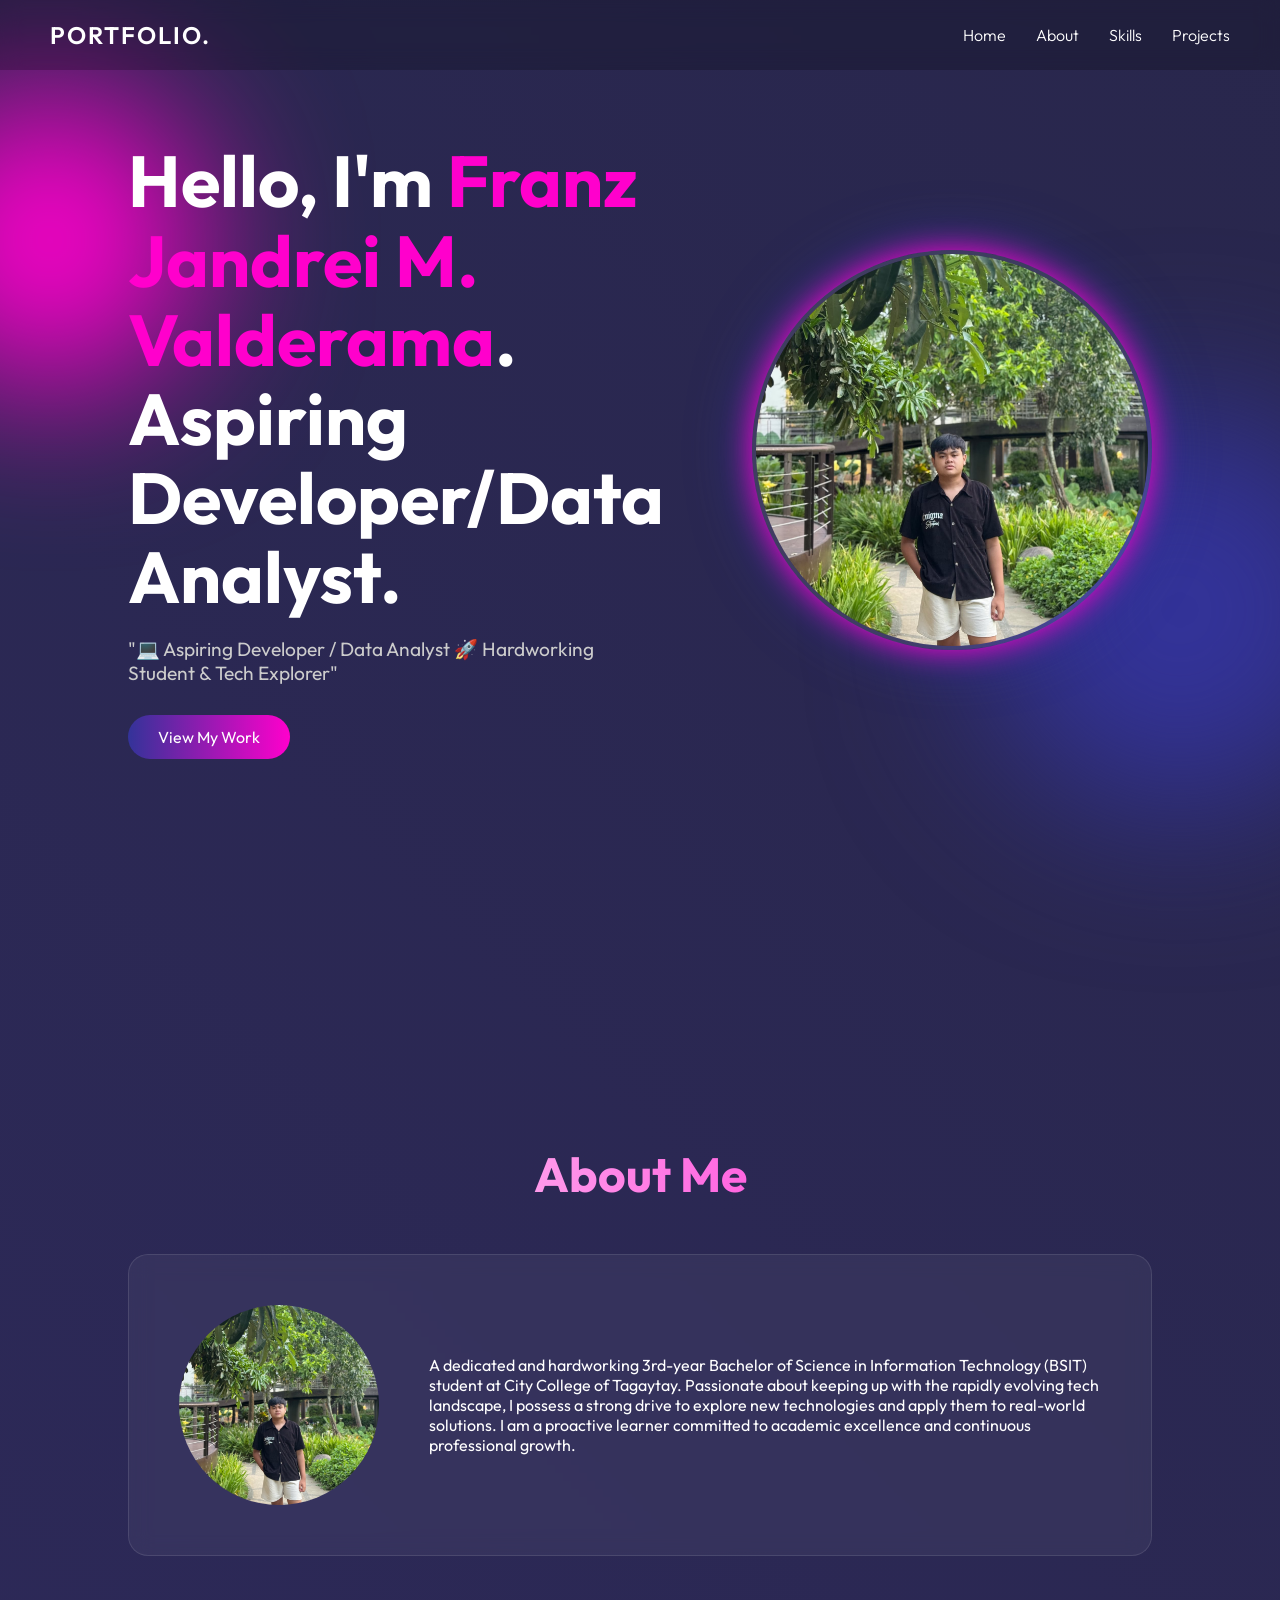
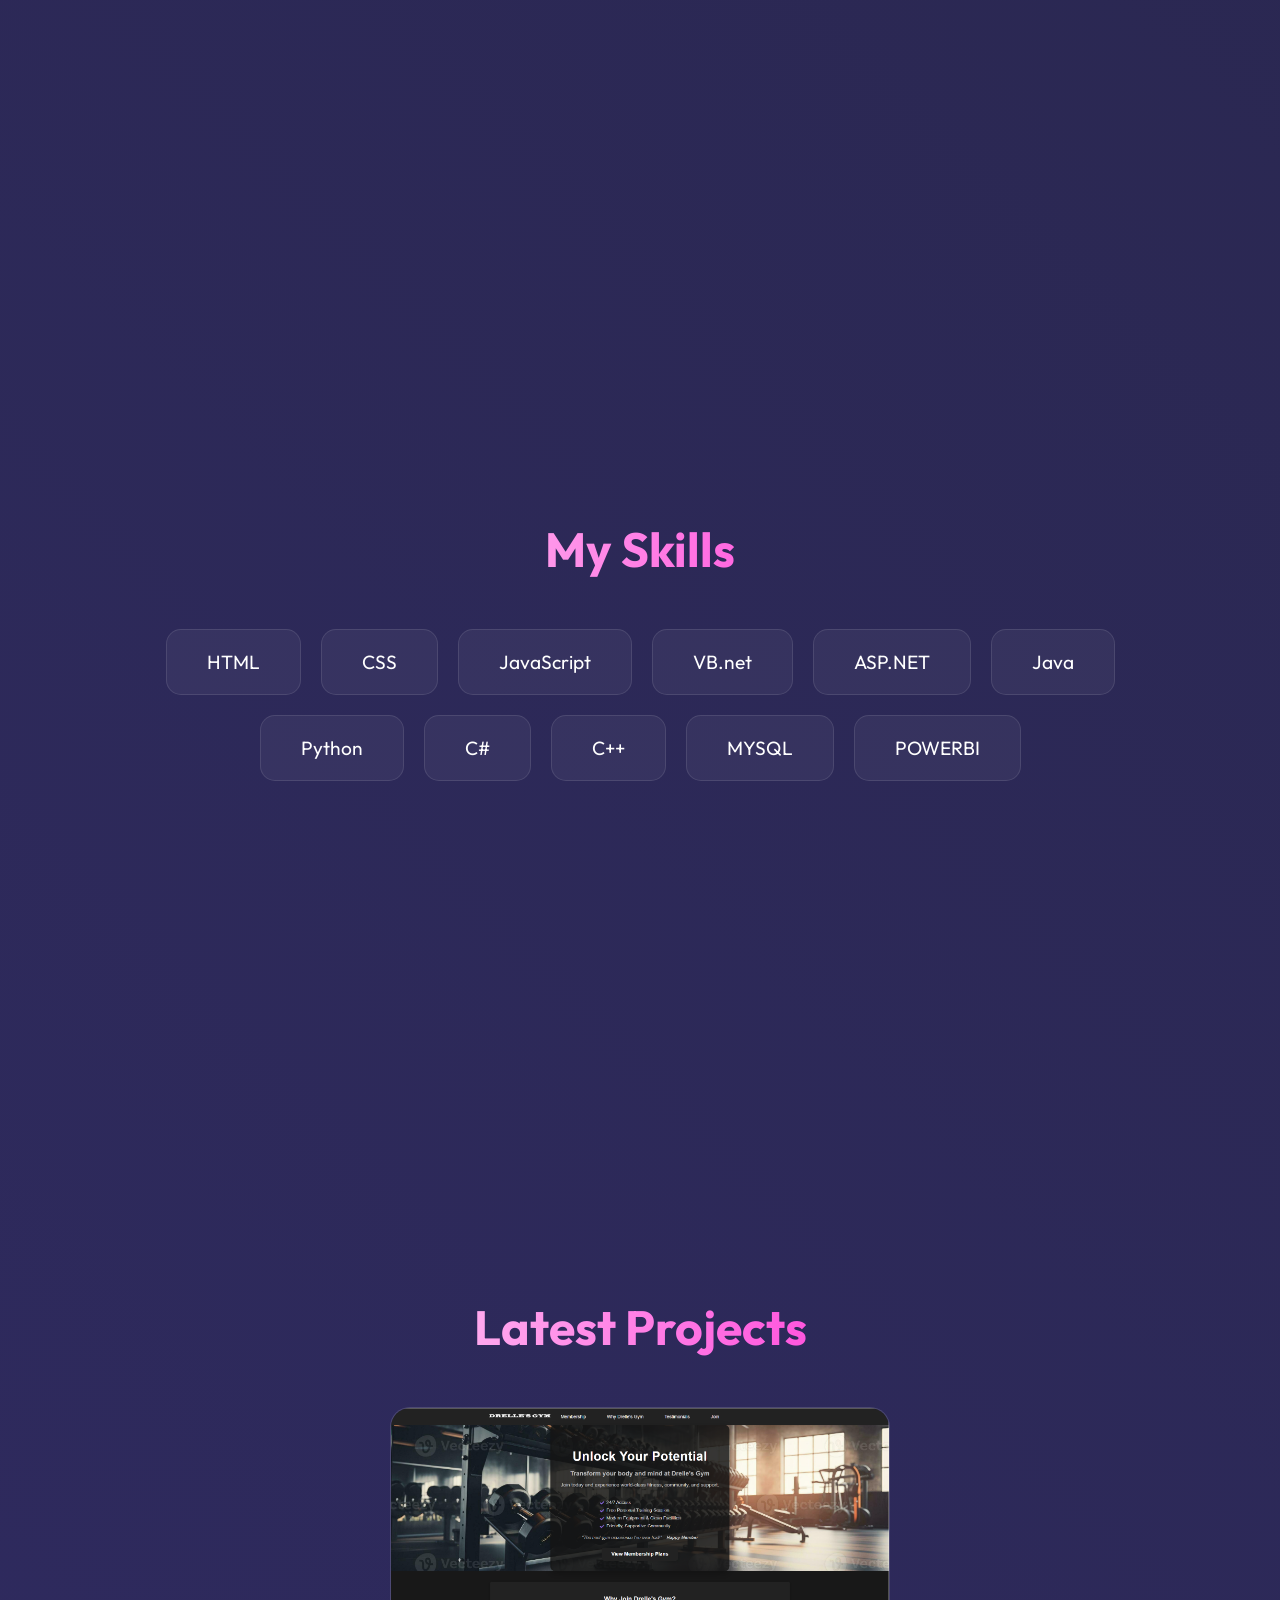
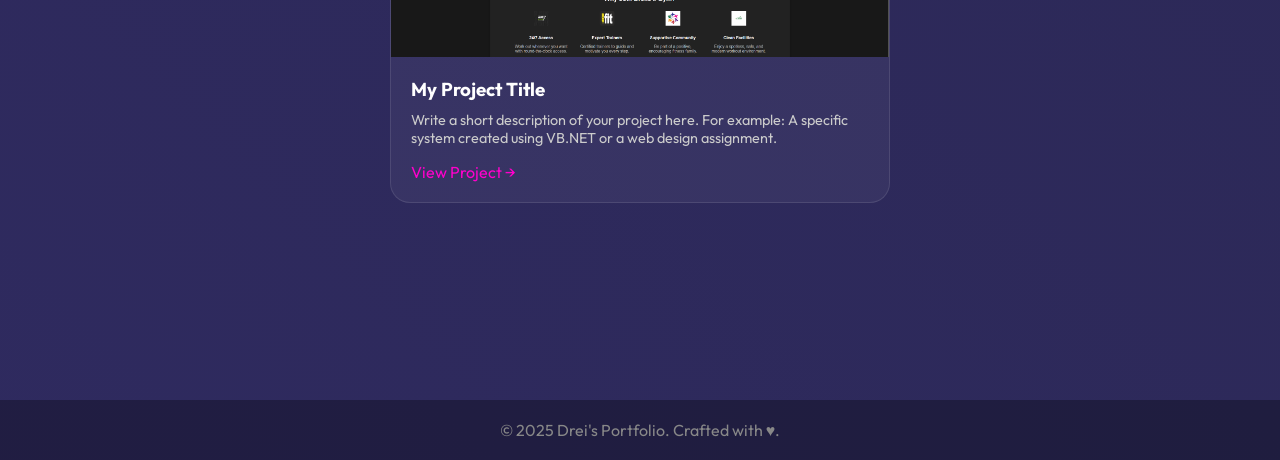
==== index.html @ f1f4909b "Add files via upload" ====
<!DOCTYPE html>
<html lang="en">
<head>
    <meta charset="UTF-8">
    <meta name="viewport" content="width=device-width, initial-scale=1.0">
    <title>Franz Valderama | Portfolio</title>
    <link href="https://fonts.googleapis.com/css2?family=Outfit:wght@300;400;600&display=swap" rel="stylesheet">
    <link rel="stylesheet" href="style.css">
</head>
<body>

    <nav>
        <div class="logo">PORTFOLIO.</div>
        
        <div class="hamburger">
            <span class="bar"></span>
            <span class="bar"></span>
            <span class="bar"></span>
        </div>

        <ul class="nav-links">
            <li><a href="#home">Home</a></li>
            <li><a href="#about">About</a></li>
            <li><a href="#skills">Skills</a></li>
            <li><a href="#projects">Projects</a></li>
        </ul>
    </nav>

    <div class="orb orb-1"></div>
    <div class="orb orb-2"></div>

    <section id="home">
        <div class="hero-text hidden">
            <h1>Hello, I'm <span class="highlight">Franz Jandrei M. Valderama</span>.<br>Aspiring Developer/Data Analyst.</h1>
            <p>"💻 Aspiring Developer / Data Analyst 🚀 Hardworking Student & Tech Explorer"</p>
            <a href="#projects" class="btn">View My Work</a>
        </div>

        <div class="hero-img hidden">
            <img src="profile.jpg" alt="Franz Jandrei"> 
        </div>
    </section>

    <section id="about">
        <h2 class="hidden">About Me</h2>
        <div class="about-content hidden">
            <img src="profile.jpg" alt="Profile" class="about-img">
            <div>
                <p>A dedicated and hardworking 3rd-year Bachelor of Science in Information Technology (BSIT) student at City College of Tagaytay. Passionate about keeping up with the rapidly evolving tech landscape, I possess a strong drive to explore new technologies and apply them to real-world solutions. I am a proactive learner committed to academic excellence and continuous professional growth.</p>
            </div>
        </div>
    </section>

    <section id="skills">
        <h2 class="hidden">My Skills</h2>
        <div class="skills-container hidden">
            <div class="skill-card">HTML</div>
            <div class="skill-card">CSS</div>
            <div class="skill-card">JavaScript</div>
            <div class="skill-card">VB.net</div>
            <div class="skill-card">ASP.NET</div>
            <div class="skill-card">Java</div>
            <div class="skill-card">Python</div>
            <div class="skill-card">C#</div>
            <div class="skill-card">C++</div>
            <div class="skill-card">MYSQL</div>
            <div class="skill-card">POWERBI</div>
        </div>
    </section>

    <section id="projects">
    <h2 class="hidden">Latest Projects</h2>
    
    <div class="projects-grid hidden" style="justify-content: center;">
        
        <div class="project-card" style="max-width: 500px; width: 100%;">
            
            <img src="profile-img.png" alt="Project Screenshot" class="project-img">
            
            <div class="project-info">
                <h3>My Project Title</h3>
                <p>Write a short description of your project here. For example: A specific system created using VB.NET or a web design assignment.</p>
                
                <a href="https://dreijandrei.github.io/Drelle-sGym/" class="project-link">View Project &rarr;</a>
            </div>
        </div>
        </div>
</section>

    <footer>
        <p>&copy; 2025 Drei's Portfolio. Crafted with &hearts;.</p>
    </footer>

    <script src="script.js"></script>
</body>
</html>
---- style.css ----
/* --- CSS VARIABLES & RESET --- */
:root {
    --bg-color: #0f0c29;
    --text-color: #ffffff;
    --accent-color: #ff00cc;
    --secondary-accent: #333399;
    --glass-bg: rgba(255, 255, 255, 0.05);
    --glass-border: rgba(255, 255, 255, 0.1);
    --font-main: 'Outfit', sans-serif;
}

* {
    margin: 0;
    padding: 0;
    box-sizing: border-box;
    scroll-behavior: smooth;
}

body {
    font-family: var(--font-main);
    background: linear-gradient(45deg, #0f0c29, #302b63, #24243e);
    background-size: 400% 400%;
    animation: gradientBG 15s ease infinite;
    color: var(--text-color);
    overflow-x: hidden;
}

/* --- BACKGROUND ANIMATION --- */
@keyframes gradientBG {
    0% { background-position: 0% 50%; }
    50% { background-position: 100% 50%; }
    100% { background-position: 0% 50%; }
}

/* --- NAVIGATION --- */
nav {
    position: fixed;
    top: 0;
    width: 100%;
    padding: 20px 50px;
    display: flex;
    justify-content: space-between;
    align-items: center;
    z-index: 1000;
    backdrop-filter: blur(10px);
    background: rgba(0, 0, 0, 0.2);
}

.logo {
    font-weight: 600;
    font-size: 1.5rem;
    letter-spacing: 2px;
}

.nav-links {
    list-style: none;
    display: flex;
    gap: 30px;
}

.nav-links a {
    text-decoration: none;
    color: var(--text-color);
    font-weight: 300;
    transition: color 0.3s;
    position: relative;
}

.nav-links a::after {
    content: '';
    width: 0;
    height: 2px;
    background: var(--accent-color);
    position: absolute;
    bottom: -5px;
    left: 0;
    transition: width 0.3s;
}

.nav-links a:hover::after {
    width: 100%;
}

/* HAMBURGER MENU (For Mobile) */
.hamburger {
    display: none; /* Hidden on desktop */
    cursor: pointer;
}

.bar {
    display: block;
    width: 25px;
    height: 3px;
    margin: 5px auto;
    -webkit-transition: all 0.3s ease-in-out;
    transition: all 0.3s ease-in-out;
    background-color: white;
}

/* --- SECTIONS GENERAL --- */
section {
    min-height: 100vh;
    padding: 100px 10%;
    display: flex;
    flex-direction: column;
    justify-content: center;
}

h2 {
    font-size: 3rem;
    margin-bottom: 50px;
    text-align: center;
    background: linear-gradient(to right, #fff, var(--accent-color));
    -webkit-background-clip: text;
    -webkit-text-fill-color: transparent;
}

/* --- ANIMATION CLASSES --- */
.hidden {
    opacity: 0;
    filter: blur(5px);
    transform: translateY(50px);
    transition: all 1s;
}

.show {
    opacity: 1;
    filter: blur(0);
    transform: translateY(0);
}

/* --- HOME SECTION (Updated for 2-Columns) --- */
#home {
    /* Overwrite generic section column direction */
    flex-direction: row; 
    align-items: center;
    justify-content: space-between;
    gap: 50px;
    position: relative;
}

.hero-text {
    max-width: 50%;
}

.hero-text h1 {
    font-size: 4.5rem;
    line-height: 1.1;
    margin-bottom: 20px;
}

.highlight {
    color: var(--accent-color);
}

.hero-text p {
    font-size: 1.2rem;
    color: #ccc;
    margin-bottom: 30px;
    max-width: 600px;
}

.btn {
    padding: 12px 30px;
    background: linear-gradient(90deg, var(--secondary-accent), var(--accent-color));
    border: none;
    color: white;
    font-size: 1rem;
    border-radius: 50px;
    cursor: pointer;
    text-decoration: none;
    transition: transform 0.3s, box-shadow 0.3s;
    display: inline-block;
}

.btn:hover {
    transform: scale(1.05);
    box-shadow: 0 0 20px var(--accent-color);
}

/* NEW: Hero Image Styling */
.hero-img {
    max-width: 45%;
    display: flex;
    justify-content: center;
}

.hero-img img {
    width: 400px;
    height: 400px;
    border-radius: 50%; /* Circle shape */
    object-fit: cover;
    border: 4px solid var(--glass-border);
    box-shadow: 0 0 30px var(--accent-color), 
                0 0 60px var(--secondary-accent);
    animation: float 6s ease-in-out infinite;
}

/* --- ABOUT SECTION --- */
.about-content {
    display: flex;
    align-items: center;
    gap: 50px;
    background: var(--glass-bg);
    backdrop-filter: blur(10px);
    border: 1px solid var(--glass-border);
    padding: 50px;
    border-radius: 20px;
}

.about-img {
    width: 200px;
    height: 200px;
    border-radius: 50%;
    background: gray;
    object-fit: cover;
    flex-shrink: 0;
}

/* --- SKILLS SECTION --- */
.skills-container {
    display: flex;
    flex-wrap: wrap;
    justify-content: center;
    gap: 20px;
}

.skill-card {
    background: var(--glass-bg);
    border: 1px solid var(--glass-border);
    padding: 20px 40px;
    border-radius: 15px;
    font-size: 1.2rem;
    transition: 0.3s;
    backdrop-filter: blur(5px);
}

.skill-card:hover {
    background: rgba(255, 255, 255, 0.1);
    transform: translateY(-10px);
    border-color: var(--accent-color);
}

/* --- PROJECTS SECTION --- */
.projects-grid {
    display: grid;
    grid-template-columns: repeat(auto-fit, minmax(300px, 1fr));
    gap: 30px;
}

/* --- PROJECTS SECTION UPDATED --- */
.projects-grid {
    display: flex;             /* 1. Use Flexbox instead of Grid */
    justify-content: center;   /* 2. This pushes the card to the horizontal center */
    align-items: center;       /* 3. This aligns it vertically */
    flex-wrap: wrap;           /* 4. Ensures it still works if you add more later */
    gap: 30px;
}

.project-card {
    background: var(--glass-bg);
    border-radius: 20px;
    overflow: hidden;
    border: 1px solid var(--glass-border);
    transition: 0.4s;
    position: relative;
    
    /* 5. IMPORTANT: Control the size so it doesn't look stretched */
    width: 100%;
    max-width: 450px;  /* Adjust this number to make the card wider or narrower */
}

.project-card:hover {
    transform: translateY(-10px);
    box-shadow: 0 10px 30px rgba(0,0,0,0.5);
}

.project-img {
    width: 100%;
    height: auto;     /* Ensures your full picture shows without cropping */
    background: #444;
    display: block;
}

.project-info {
    padding: 20px;
}

.project-info h3 {
    margin-bottom: 10px;
}

.project-info p {
    font-size: 0.9rem;
    color: #ccc;
    margin-bottom: 15px;
}

.project-link {
    color: var(--accent-color);
    text-decoration: none;
}

/* --- FLOATING ORBS --- */
.orb {
    position: absolute;
    border-radius: 50%;
    filter: blur(80px);
    z-index: -1;
    animation: float 10s infinite ease-in-out;
}
.orb-1 { width: 300px; height: 300px; background: var(--accent-color); top: 10%; left: -100px; }
.orb-2 { width: 400px; height: 400px; background: var(--secondary-accent); bottom: 10%; right: -100px; animation-delay: 2s; }

@keyframes float {
    0%, 100% { transform: translateY(0); }
    50% { transform: translateY(-20px); }
}

/* --- FOOTER --- */
footer {
    text-align: center;
    padding: 20px;
    background: rgba(0,0,0,0.3);
    color: #888;
}

/* ========================================= */
/* MOBILE RESPONSIVENESS                */
/* ========================================= */

@media (max-width: 768px) {
    /* Adjust Section Padding */
    section {
        padding: 80px 20px;
    }

    nav {
        padding: 20px;
    }

    /* Hamburger Menu Visible */
    .hamburger {
        display: block;
        z-index: 1001;
    }

    /* Hamburger Animation to 'X' */
    .hamburger.active .bar:nth-child(2) {
        opacity: 0;
    }
    .hamburger.active .bar:nth-child(1) {
        transform: translateY(8px) rotate(45deg);
    }
    .hamburger.active .bar:nth-child(3) {
        transform: translateY(-8px) rotate(-45deg);
    }

    /* Nav Links Slide-in Menu */
    .nav-links {
        position: fixed;
        left: -100%;
        top: 0;
        gap: 0;
        flex-direction: column;
        background: rgba(15, 12, 41, 0.95);
        backdrop-filter: blur(15px);
        width: 100%;
        height: 100vh;
        text-align: center;
        transition: 0.3s;
        justify-content: center;
        z-index: 1000;
    }

    .nav-links.active {
        left: 0;
    }

    .nav-links li {
        margin: 25px 0;
    }
    
    .nav-links a {
        font-size: 1.5rem;
    }

    /* --- HOME SECTION MOBILE FIX --- */
    #home {
        flex-direction: column-reverse; /* Stacks image on top of text */
        text-align: center;
        justify-content: center;
        padding-top: 150px;
        gap: 30px;
    }

    .hero-text {
        max-width: 100%;
    }

    .hero-img img {
        width: 250px;
        height: 250px;
        margin-bottom: 20px;
    }

    /* Typography Changes */
    .hero-text h1 {
        font-size: 2.5rem;
        word-wrap: break-word; 
    }
    
    h2 {
        font-size: 2.2rem;
    }

    /* Stack Elements Vertically */
    .about-content {
        flex-direction: column;
        text-align: center;
        padding: 30px;
    }

    .projects-grid {
        grid-template-columns: 1fr; /* Stack projects 1 column */
    }
    
    /* Resize Orbs for Mobile */
    .orb {
        width: 150px;
        height: 150px;
        filter: blur(50px);
    }
}
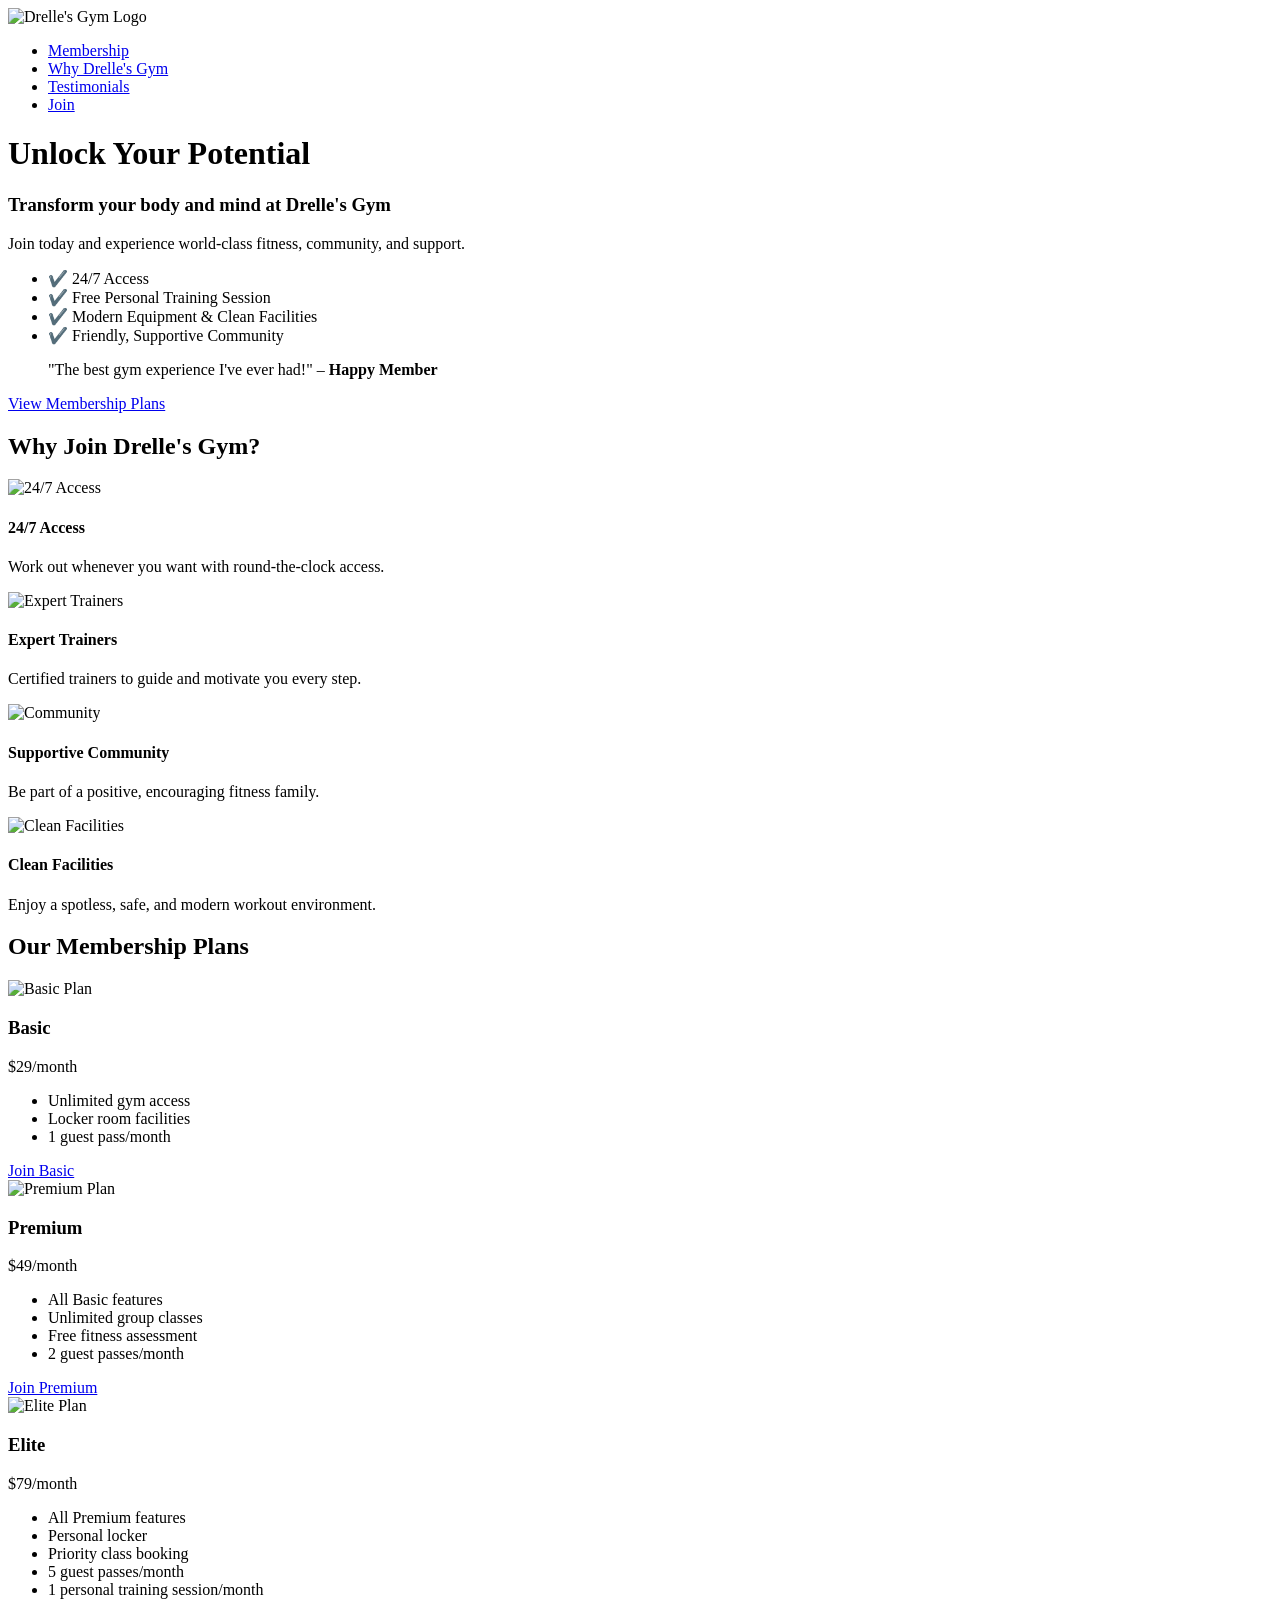
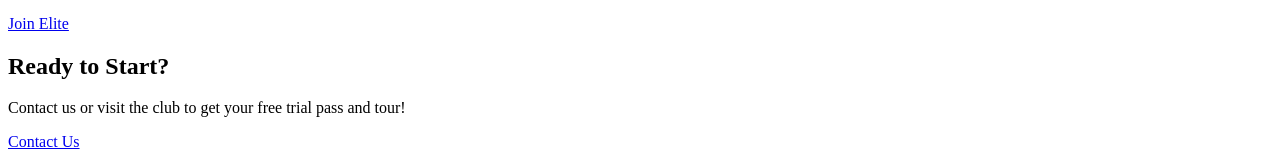
==== commit fd1c844a: "Add files via upload" ====
--- a/index.html
+++ b/index.html
@@ -1,96 +1,211 @@
+
 <!DOCTYPE html>
-<html lang="en">
-<head>
-    <meta charset="UTF-8">
+
+<html xmlns="http://www.w3.org/1999/xhtml">
+<head runat="server">
     <meta name="viewport" content="width=device-width, initial-scale=1.0">
-    <title>Franz Valderama | Portfolio</title>
-    <link href="https://fonts.googleapis.com/css2?family=Outfit:wght@300;400;600&display=swap" rel="stylesheet">
-    <link rel="stylesheet" href="style.css">
+    <title>Drelle's Gym Membership</title>
+    <link href="Dashboard2.css" rel="stylesheet" type="text/css" />
+    <style>
+        
+        .fade-in {
+            opacity: 0;
+            transform: translateY(30px);
+            transition: opacity 1s ease, transform 1s cubic-bezier(.23,1.01,.32,1);
+        }
+        .fade-in.visible {
+            opacity: 1;
+            transform: translateY(0);
+        }
+        .hero-animated {
+            opacity: 0;
+            transform: translateY(-30px);
+            transition: opacity 1s, transform 1s;
+        }
+        .hero-animated.visible {
+            opacity: 1;
+            transform: translateY(0);
+        }
+        .plan-card {
+            cursor: pointer;
+        }
+        .plan-card.selected {
+            border: 2px solid #28a745 !important;
+            box-shadow: 0 8px 32px rgba(40,167,69,0.15) !important;
+            transform: scale(1.07) !important;
+        }
+    </style>
 </head>
 <body>
-
-    <nav>
-        <div class="logo">PORTFOLIO.</div>
-        
-        <div class="hamburger">
-            <span class="bar"></span>
-            <span class="bar"></span>
-            <span class="bar"></span>
-        </div>
-
-        <ul class="nav-links">
-            <li><a href="#home">Home</a></li>
-            <li><a href="#about">About</a></li>
-            <li><a href="#skills">Skills</a></li>
-            <li><a href="#projects">Projects</a></li>
+    <form id="form1" runat="server">
+        <nav class="dashboard-nav">
+            <div class="nav-content">
+                <img src="drelle.png" alt="Drelle's Gym Logo" class="nav-logo" />
+                <ul>
+                    <li><a href="index.html" class="nav-link">Membership</a></li>
+                    <li><a href="Why.html" class="nav-link">Why Drelle's Gym</a></li>
+                    <li><a href="Testimonials.html" class="nav-link">Testimonials</a></li>
+                    <li><a href="index.html#cta" class="nav-link">Join</a></li>
+                </ul>
+            </div>
+        </nav>
+
+<div class="membership-hero" style="background-image: url('gym.jpg');">
+    <div class="hero-overlay">
+        <h1 class="hero-animated">Unlock Your Potential</h1>
+        <h3 class="hero-animated" style="transition-delay:0.1s;">Transform your body and mind at Drelle's Gym</h3>
+        <p class="hero-animated" style="transition-delay:0.2s;">
+            Join today and experience world-class fitness, community, and support.
+        </p>
+        <ul class="hero-animated hero-benefits" style="transition-delay:0.3s;">
+            <li>✔️ 24/7 Access</li>
+            <li>✔️ Free Personal Training Session</li>
+            <li>✔️ Modern Equipment & Clean Facilities</li>
+            <li>✔️ Friendly, Supportive Community</li>
         </ul>
-    </nav>
-
-    <div class="orb orb-1"></div>
-    <div class="orb orb-2"></div>
-
-    <section id="home">
-        <div class="hero-text hidden">
-            <h1>Hello, I'm <span class="highlight">Franz Jandrei M. Valderama</span>.<br>Aspiring Developer/Data Analyst.</h1>
-            <p>"💻 Aspiring Developer / Data Analyst 🚀 Hardworking Student & Tech Explorer"</p>
-            <a href="#projects" class="btn">View My Work</a>
-        </div>
-
-        <div class="hero-img hidden">
-            <img src="profile.jpg" alt="Franz Jandrei"> 
-        </div>
-    </section>
-
-    <section id="about">
-        <h2 class="hidden">About Me</h2>
-        <div class="about-content hidden">
-            <img src="profile.jpg" alt="Profile" class="about-img">
-            <div>
-                <p>A dedicated and hardworking 3rd-year Bachelor of Science in Information Technology (BSIT) student at City College of Tagaytay. Passionate about keeping up with the rapidly evolving tech landscape, I possess a strong drive to explore new technologies and apply them to real-world solutions. I am a proactive learner committed to academic excellence and continuous professional growth.</p>
+        <blockquote class="hero-animated hero-quote" style="transition-delay:0.35s;">
+            "The best gym experience I've ever had!" – <b>Happy Member</b>
+        </blockquote>
+        <a href="#plans" class="hero-cta hero-animated" style="transition-delay:0.4s;">View Membership Plans</a>
+    </div>
+</div>
+
+
+        <div class="membership-benefits-section fade-in" id="benefits">
+            <h2>Why Join Drelle's Gym?</h2>
+            <div class="benefits-row">
+                <div class="benefit">
+                    <img src="24.jpg" alt="24/7 Access" />
+                    <h4>24/7 Access</h4>
+                    <p>Work out whenever you want with round-the-clock access.</p>
+                </div>
+                <div class="benefit">
+                    <img src="benefit.jpg" alt="Expert Trainers" />
+                    <h4>Expert Trainers</h4>
+                    <p>Certified trainers to guide and motivate you every step.</p>
+                </div>
+                <div class="benefit">
+                    <img src="sup.jpg" alt="Community" />
+                    <h4>Supportive Community</h4>
+                    <p>Be part of a positive, encouraging fitness family.</p>
+                </div>
+                <div class="benefit">
+                    <img src="clean.jpg" alt="Clean Facilities" />
+                    <h4>Clean Facilities</h4>
+                    <p>Enjoy a spotless, safe, and modern workout environment.</p>
+                </div>
             </div>
         </div>
-    </section>
-
-    <section id="skills">
-        <h2 class="hidden">My Skills</h2>
-        <div class="skills-container hidden">
-            <div class="skill-card">HTML</div>
-            <div class="skill-card">CSS</div>
-            <div class="skill-card">JavaScript</div>
-            <div class="skill-card">VB.net</div>
-            <div class="skill-card">ASP.NET</div>
-            <div class="skill-card">Java</div>
-            <div class="skill-card">Python</div>
-            <div class="skill-card">C#</div>
-            <div class="skill-card">C++</div>
-            <div class="skill-card">MYSQL</div>
-            <div class="skill-card">POWERBI</div>
-        </div>
-    </section>
-
-    <section id="projects">
-    <h2 class="hidden">Latest Projects</h2>
-    
-    <div class="projects-grid hidden" style="justify-content: center;">
-        
-        <div class="project-card" style="max-width: 500px; width: 100%;">
-            
-            <img src="profile-img.png" alt="Project Screenshot" class="project-img">
-            
-            <div class="project-info">
-                <h3>My Project Title</h3>
-                <p>Write a short description of your project here. For example: A specific system created using VB.NET or a web design assignment.</p>
-                
-                <a href="https://dreijandrei.github.io/Drelle-sGym/" class="project-link">View Project &rarr;</a>
+
+     
+
+        <div class="membership-plans fade-in" id="plans">
+            <h2>Our Membership Plans</h2>
+            <div class="plans-row">
+                <div class="plan-card" tabindex="0">
+                    <img src="basic.jpg" alt="Basic Plan" class="plan-img" />
+                    <h3>Basic</h3>
+                    <div class="plan-price">$29<span>/month</span></div>
+                    <ul>
+                        <li>Unlimited gym access</li>
+                        <li>Locker room facilities</li>
+                        <li>1 guest pass/month</li>
+                    </ul>
+                    <a href="#" class="plan-btn">Join Basic</a>
+                </div>
+                <div class="plan-card featured" tabindex="0">
+                    <img src="premium.jpg" alt="Premium Plan" class="plan-img" />
+                    <h3>Premium</h3>
+                    <div class="plan-price">$49<span>/month</span></div>
+                    <ul>
+                        <li>All Basic features</li>
+                        <li>Unlimited group classes</li>
+                        <li>Free fitness assessment</li>
+                        <li>2 guest passes/month</li>
+                    </ul>
+                    <a href="#" class="plan-btn">Join Premium</a>
+                </div>
+                <div class="plan-card" tabindex="0">
+                    <img src="elite.jpg" alt="Elite Plan" class="plan-img" />
+                    <h3>Elite</h3>
+                    <div class="plan-price">$79<span>/month</span></div>
+                    <ul>
+                        <li>All Premium features</li>
+                        <li>Personal locker</li>
+                        <li>Priority class booking</li>
+                        <li>5 guest passes/month</li>
+                        <li>1 personal training session/month</li>
+                    </ul>
+                    <a href="#" class="plan-btn">Join Elite</a>
+                </div>
             </div>
         </div>
-        </div>
-</section>
-
-    <footer>
-        <p>&copy; 2025 Drei's Portfolio. Crafted with &hearts;.</p>
-    </footer>
-
-    <script src="script.js"></script>
+          <div class="membership-cta fade-in" id="cta">
+      <h2>Ready to Start?</h2>
+      <p>Contact us or visit the club to get your free trial pass and tour!</p>
+      <a href="mailto:info@drellesgym.com" class="cta-btn">Contact Us</a>
+  </div>
+        <script>
+            
+            document.querySelectorAll('.nav-link, .hero-cta').forEach(function (link) {
+                link.addEventListener('click', function (e) {
+                    var href = this.getAttribute('href');
+                    if (href && href.startsWith('#')) {
+                        var target = document.querySelector(href);
+                        if (target) {
+                            e.preventDefault();
+                            window.scrollTo({
+                                top: target.offsetTop - 20,
+                                behavior: 'smooth'
+                            });
+                        }
+                    }
+                });
+            });
+
+         
+            window.addEventListener('DOMContentLoaded', function () {
+                document.querySelectorAll('.hero-animated').forEach(function (el, i) {
+                    setTimeout(function () {
+                        el.classList.add('visible');
+                    }, 200 + i * 200);
+                });
+            });
+
+            function fadeInOnScroll() {
+                document.querySelectorAll('.fade-in').forEach(function (el) {
+                    var rect = el.getBoundingClientRect();
+                    if (rect.top < window.innerHeight - 60) {
+                        el.classList.add('visible');
+                    }
+                });
+            }
+            window.addEventListener('scroll', fadeInOnScroll);
+            window.addEventListener('DOMContentLoaded', fadeInOnScroll);
+
+            
+            document.querySelectorAll('.plan-card').forEach(function (card) {
+                card.addEventListener('click', function () {
+                    document.querySelectorAll('.plan-card').forEach(function (c) {
+                        c.classList.remove('selected');
+                    });
+                    card.classList.add('selected');
+                });
+                card.addEventListener('keypress', function (e) {
+                    if (e.key === 'Enter' || e.key === ' ') {
+                        card.click();
+                    }
+                });
+            });
+
+            
+            window.addEventListener('DOMContentLoaded', function () {
+                setTimeout(function () {
+                    var testimonial = document.getElementById('testimonial');
+                    if (testimonial) testimonial.classList.add('visible');
+                }, 1200);
+            });
+        </script>
+    </form>
 </body>
-</html>+</html>
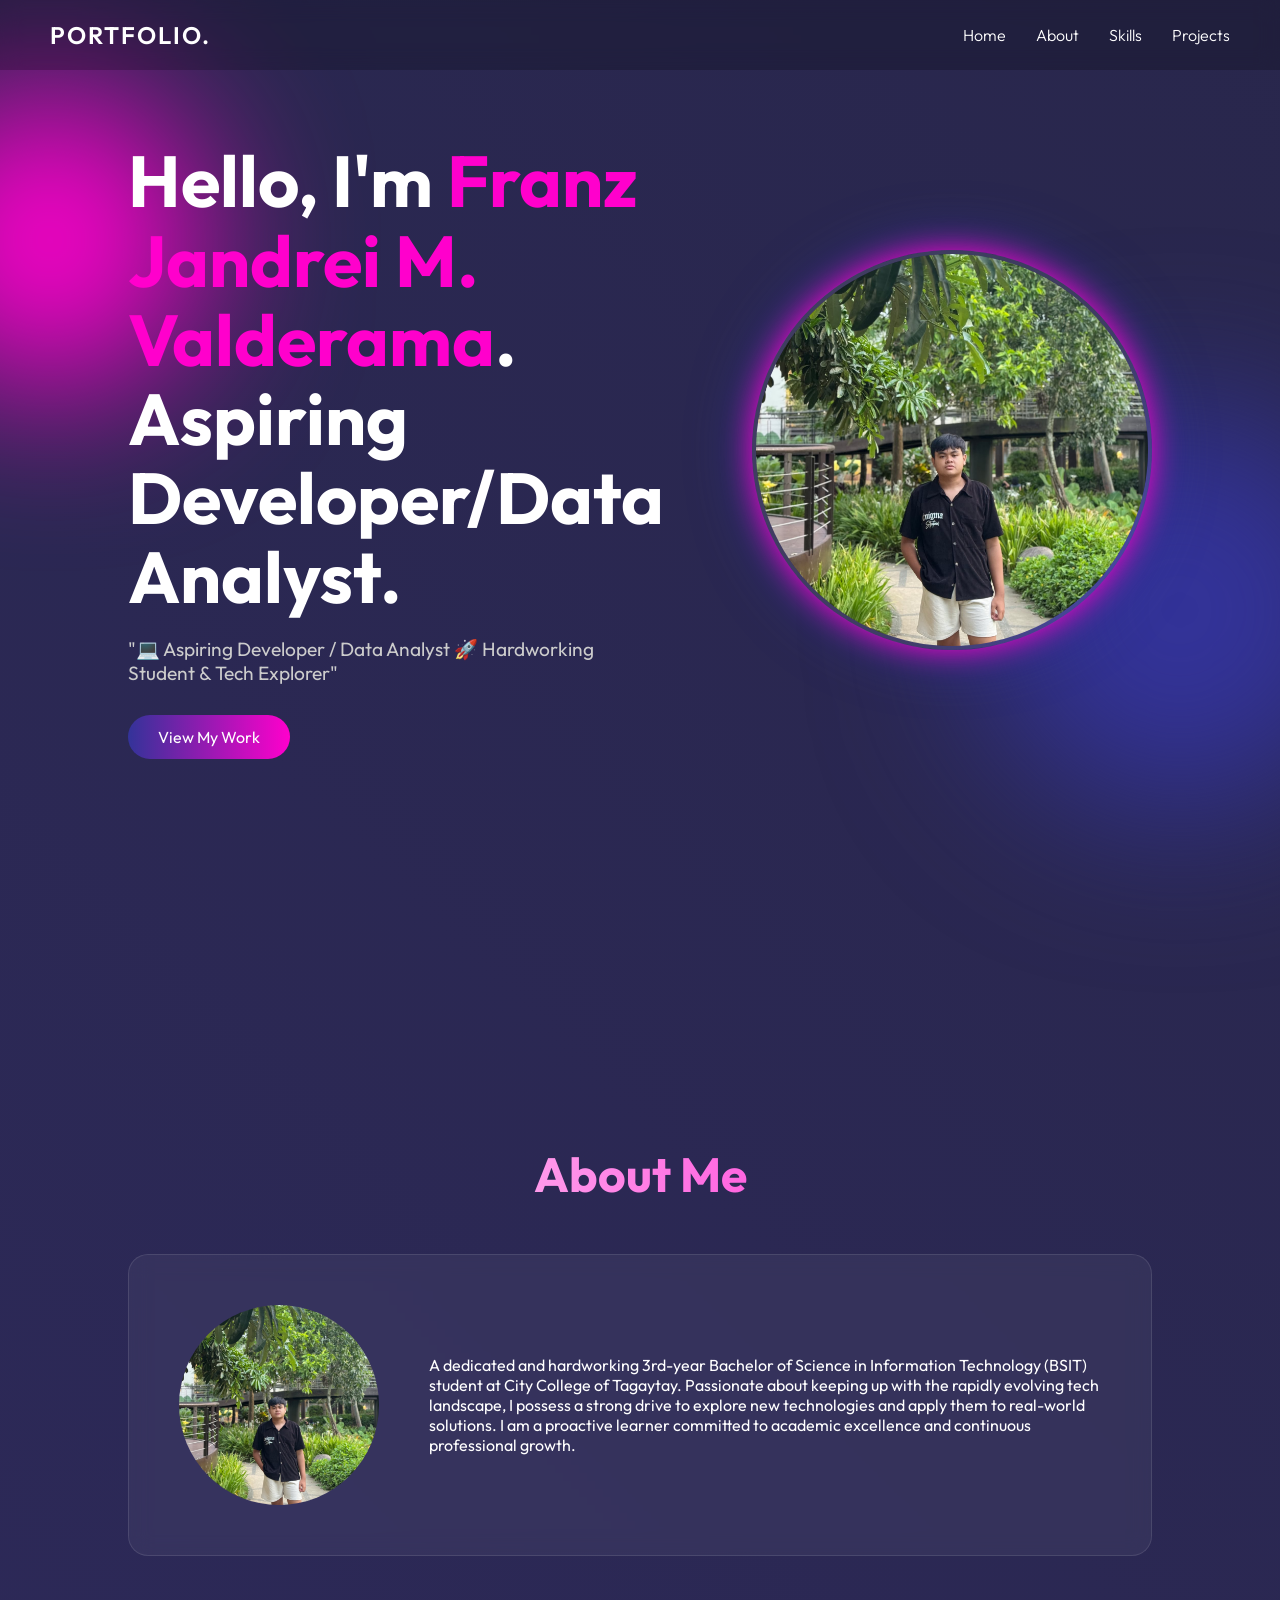
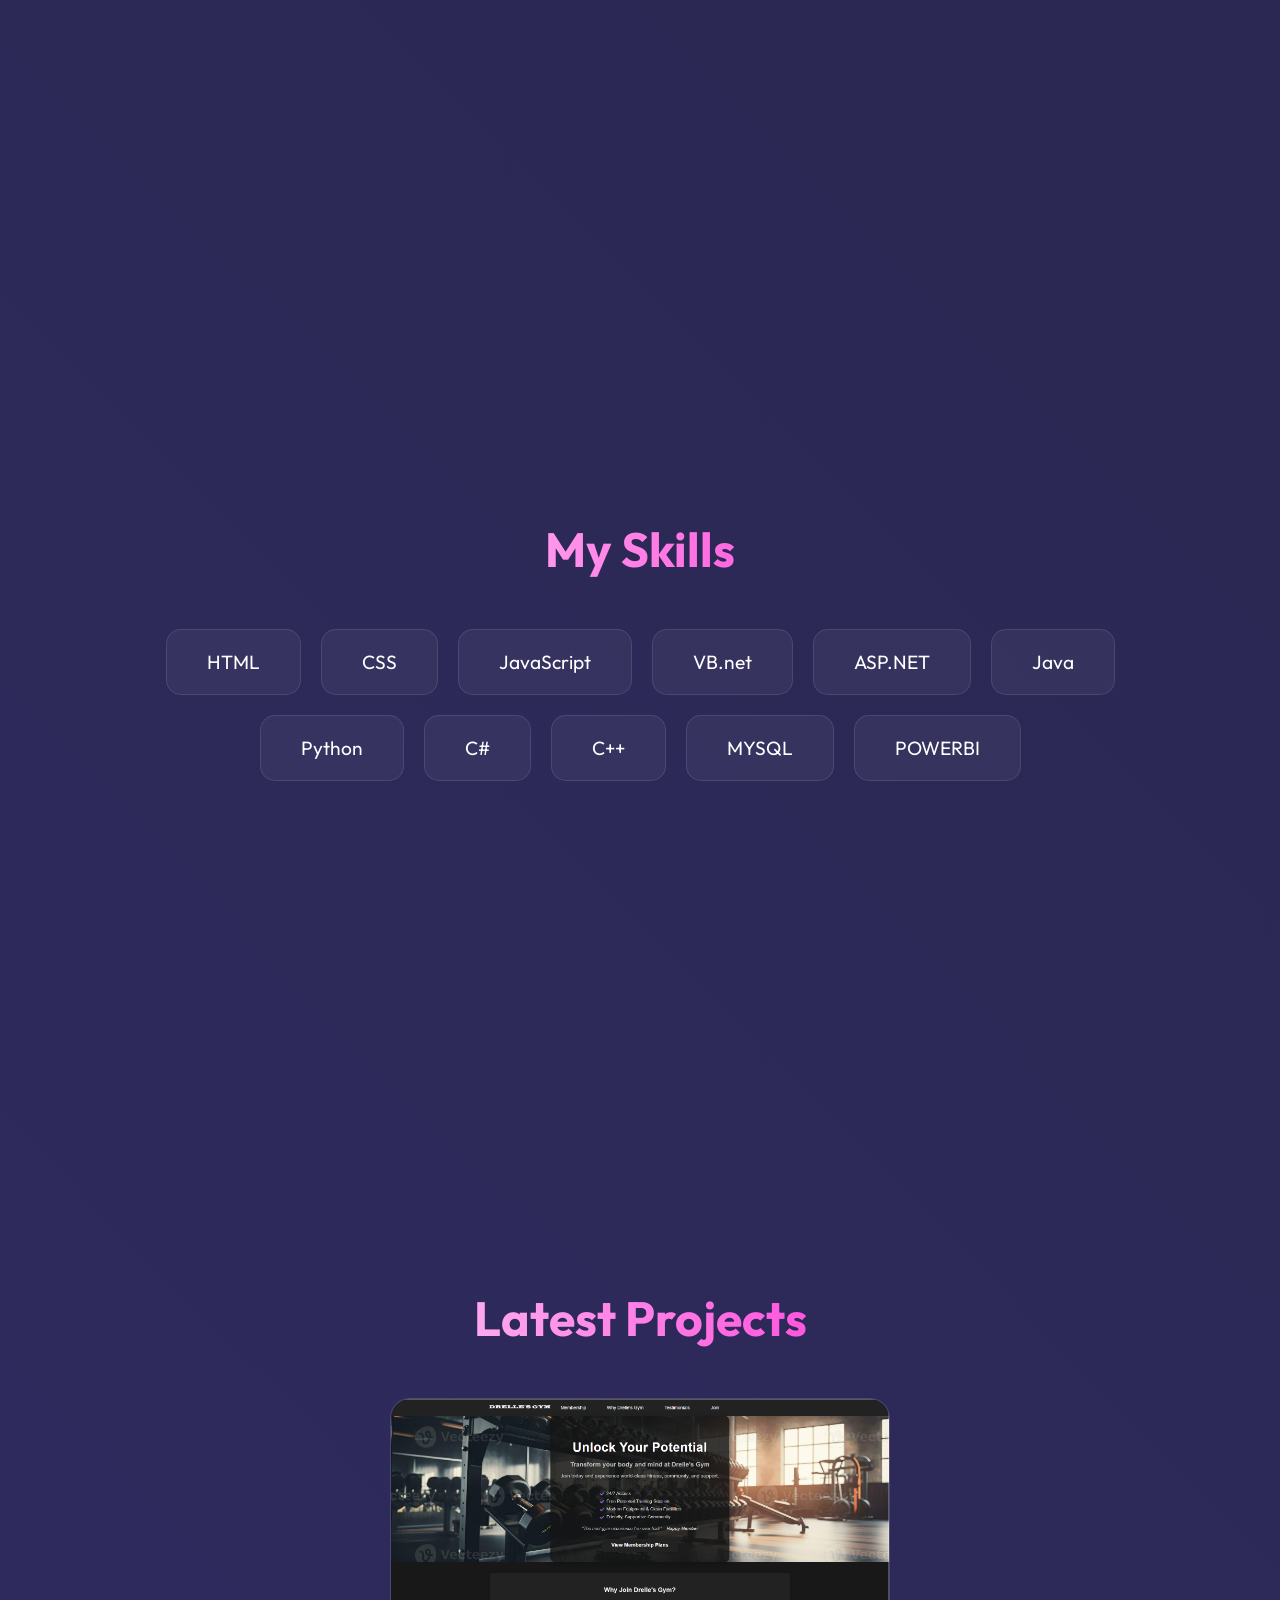
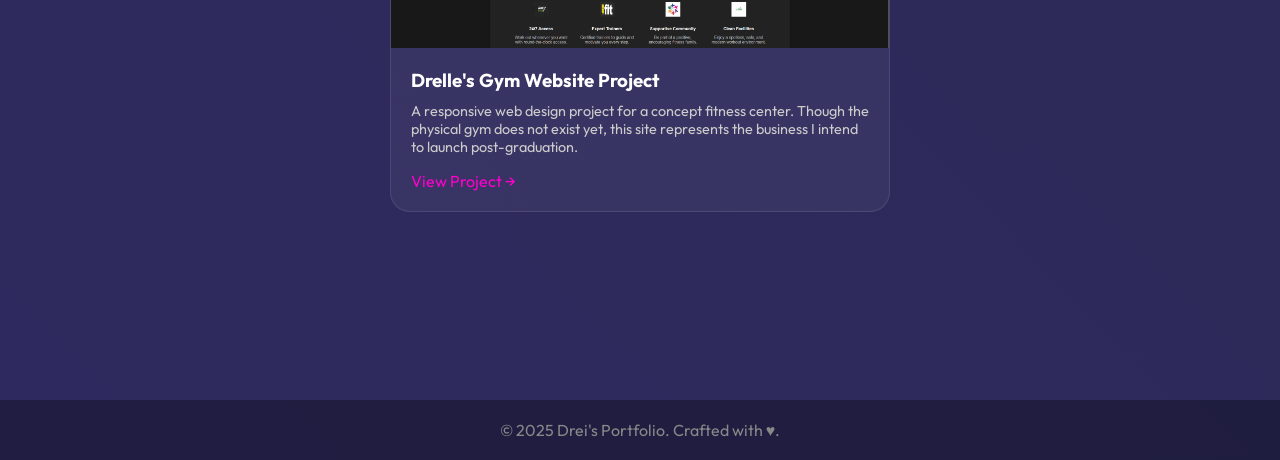
==== commit 2d56a658: "Add files via upload" ====
--- a/index.html
+++ b/index.html
@@ -1,211 +1,96 @@
-
 <!DOCTYPE html>
-
-<html xmlns="http://www.w3.org/1999/xhtml">
-<head runat="server">
+<html lang="en">
+<head>
+    <meta charset="UTF-8">
     <meta name="viewport" content="width=device-width, initial-scale=1.0">
-    <title>Drelle's Gym Membership</title>
-    <link href="Dashboard2.css" rel="stylesheet" type="text/css" />
-    <style>
-        
-        .fade-in {
-            opacity: 0;
-            transform: translateY(30px);
-            transition: opacity 1s ease, transform 1s cubic-bezier(.23,1.01,.32,1);
-        }
-        .fade-in.visible {
-            opacity: 1;
-            transform: translateY(0);
-        }
-        .hero-animated {
-            opacity: 0;
-            transform: translateY(-30px);
-            transition: opacity 1s, transform 1s;
-        }
-        .hero-animated.visible {
-            opacity: 1;
-            transform: translateY(0);
-        }
-        .plan-card {
-            cursor: pointer;
-        }
-        .plan-card.selected {
-            border: 2px solid #28a745 !important;
-            box-shadow: 0 8px 32px rgba(40,167,69,0.15) !important;
-            transform: scale(1.07) !important;
-        }
-    </style>
+    <title>Franz Valderama | Portfolio</title>
+    <link href="https://fonts.googleapis.com/css2?family=Outfit:wght@300;400;600&display=swap" rel="stylesheet">
+    <link rel="stylesheet" href="style.css">
 </head>
 <body>
-    <form id="form1" runat="server">
-        <nav class="dashboard-nav">
-            <div class="nav-content">
-                <img src="drelle.png" alt="Drelle's Gym Logo" class="nav-logo" />
-                <ul>
-                    <li><a href="index.html" class="nav-link">Membership</a></li>
-                    <li><a href="Why.html" class="nav-link">Why Drelle's Gym</a></li>
-                    <li><a href="Testimonials.html" class="nav-link">Testimonials</a></li>
-                    <li><a href="index.html#cta" class="nav-link">Join</a></li>
-                </ul>
-            </div>
-        </nav>
 
-<div class="membership-hero" style="background-image: url('gym.jpg');">
-    <div class="hero-overlay">
-        <h1 class="hero-animated">Unlock Your Potential</h1>
-        <h3 class="hero-animated" style="transition-delay:0.1s;">Transform your body and mind at Drelle's Gym</h3>
-        <p class="hero-animated" style="transition-delay:0.2s;">
-            Join today and experience world-class fitness, community, and support.
-        </p>
-        <ul class="hero-animated hero-benefits" style="transition-delay:0.3s;">
-            <li>✔️ 24/7 Access</li>
-            <li>✔️ Free Personal Training Session</li>
-            <li>✔️ Modern Equipment & Clean Facilities</li>
-            <li>✔️ Friendly, Supportive Community</li>
+    <nav>
+        <div class="logo">PORTFOLIO.</div>
+        
+        <div class="hamburger">
+            <span class="bar"></span>
+            <span class="bar"></span>
+            <span class="bar"></span>
+        </div>
+
+        <ul class="nav-links">
+            <li><a href="#home">Home</a></li>
+            <li><a href="#about">About</a></li>
+            <li><a href="#skills">Skills</a></li>
+            <li><a href="#projects">Projects</a></li>
         </ul>
-        <blockquote class="hero-animated hero-quote" style="transition-delay:0.35s;">
-            "The best gym experience I've ever had!" – <b>Happy Member</b>
-        </blockquote>
-        <a href="#plans" class="hero-cta hero-animated" style="transition-delay:0.4s;">View Membership Plans</a>
-    </div>
-</div>
+    </nav>
 
+    <div class="orb orb-1"></div>
+    <div class="orb orb-2"></div>
 
-        <div class="membership-benefits-section fade-in" id="benefits">
-            <h2>Why Join Drelle's Gym?</h2>
-            <div class="benefits-row">
-                <div class="benefit">
-                    <img src="24.jpg" alt="24/7 Access" />
-                    <h4>24/7 Access</h4>
-                    <p>Work out whenever you want with round-the-clock access.</p>
-                </div>
-                <div class="benefit">
-                    <img src="benefit.jpg" alt="Expert Trainers" />
-                    <h4>Expert Trainers</h4>
-                    <p>Certified trainers to guide and motivate you every step.</p>
-                </div>
-                <div class="benefit">
-                    <img src="sup.jpg" alt="Community" />
-                    <h4>Supportive Community</h4>
-                    <p>Be part of a positive, encouraging fitness family.</p>
-                </div>
-                <div class="benefit">
-                    <img src="clean.jpg" alt="Clean Facilities" />
-                    <h4>Clean Facilities</h4>
-                    <p>Enjoy a spotless, safe, and modern workout environment.</p>
-                </div>
+    <section id="home">
+        <div class="hero-text hidden">
+            <h1>Hello, I'm <span class="highlight">Franz Jandrei M. Valderama</span>.<br>Aspiring Developer/Data Analyst.</h1>
+            <p>"💻 Aspiring Developer / Data Analyst 🚀 Hardworking Student & Tech Explorer"</p>
+            <a href="#projects" class="btn">View My Work</a>
+        </div>
+
+        <div class="hero-img hidden">
+            <img src="profile.jpg" alt="Franz Jandrei"> 
+        </div>
+    </section>
+
+    <section id="about">
+        <h2 class="hidden">About Me</h2>
+        <div class="about-content hidden">
+            <img src="profile.jpg" alt="Profile" class="about-img">
+            <div>
+                <p>A dedicated and hardworking 3rd-year Bachelor of Science in Information Technology (BSIT) student at City College of Tagaytay. Passionate about keeping up with the rapidly evolving tech landscape, I possess a strong drive to explore new technologies and apply them to real-world solutions. I am a proactive learner committed to academic excellence and continuous professional growth.</p>
             </div>
         </div>
+    </section>
 
-     
+    <section id="skills">
+        <h2 class="hidden">My Skills</h2>
+        <div class="skills-container hidden">
+            <div class="skill-card">HTML</div>
+            <div class="skill-card">CSS</div>
+            <div class="skill-card">JavaScript</div>
+            <div class="skill-card">VB.net</div>
+            <div class="skill-card">ASP.NET</div>
+            <div class="skill-card">Java</div>
+            <div class="skill-card">Python</div>
+            <div class="skill-card">C#</div>
+            <div class="skill-card">C++</div>
+            <div class="skill-card">MYSQL</div>
+            <div class="skill-card">POWERBI</div>
+        </div>
+    </section>
 
-        <div class="membership-plans fade-in" id="plans">
-            <h2>Our Membership Plans</h2>
-            <div class="plans-row">
-                <div class="plan-card" tabindex="0">
-                    <img src="basic.jpg" alt="Basic Plan" class="plan-img" />
-                    <h3>Basic</h3>
-                    <div class="plan-price">$29<span>/month</span></div>
-                    <ul>
-                        <li>Unlimited gym access</li>
-                        <li>Locker room facilities</li>
-                        <li>1 guest pass/month</li>
-                    </ul>
-                    <a href="#" class="plan-btn">Join Basic</a>
-                </div>
-                <div class="plan-card featured" tabindex="0">
-                    <img src="premium.jpg" alt="Premium Plan" class="plan-img" />
-                    <h3>Premium</h3>
-                    <div class="plan-price">$49<span>/month</span></div>
-                    <ul>
-                        <li>All Basic features</li>
-                        <li>Unlimited group classes</li>
-                        <li>Free fitness assessment</li>
-                        <li>2 guest passes/month</li>
-                    </ul>
-                    <a href="#" class="plan-btn">Join Premium</a>
-                </div>
-                <div class="plan-card" tabindex="0">
-                    <img src="elite.jpg" alt="Elite Plan" class="plan-img" />
-                    <h3>Elite</h3>
-                    <div class="plan-price">$79<span>/month</span></div>
-                    <ul>
-                        <li>All Premium features</li>
-                        <li>Personal locker</li>
-                        <li>Priority class booking</li>
-                        <li>5 guest passes/month</li>
-                        <li>1 personal training session/month</li>
-                    </ul>
-                    <a href="#" class="plan-btn">Join Elite</a>
-                </div>
+    <section id="projects">
+    <h2 class="hidden">Latest Projects</h2>
+    
+    <div class="projects-grid hidden" style="justify-content: center;">
+        
+        <div class="project-card" style="max-width: 500px; width: 100%;">
+            
+            <img src="profile-img.png" alt="Project Screenshot" class="project-img">
+            
+            <div class="project-info">
+                <h3>Drelle's Gym Website Project</h3>
+                <p>A responsive web design project for a concept fitness center. Though the physical gym does not exist yet, this site represents the business I intend to launch post-graduation. </p>
+                
+                <a href="https://dreijandrei.github.io/Drelle-sGym/" class="project-link">View Project &rarr;</a>
             </div>
         </div>
-          <div class="membership-cta fade-in" id="cta">
-      <h2>Ready to Start?</h2>
-      <p>Contact us or visit the club to get your free trial pass and tour!</p>
-      <a href="mailto:info@drellesgym.com" class="cta-btn">Contact Us</a>
-  </div>
-        <script>
-            
-            document.querySelectorAll('.nav-link, .hero-cta').forEach(function (link) {
-                link.addEventListener('click', function (e) {
-                    var href = this.getAttribute('href');
-                    if (href && href.startsWith('#')) {
-                        var target = document.querySelector(href);
-                        if (target) {
-                            e.preventDefault();
-                            window.scrollTo({
-                                top: target.offsetTop - 20,
-                                behavior: 'smooth'
-                            });
-                        }
-                    }
-                });
-            });
+        </div>
+</section>
 
-         
-            window.addEventListener('DOMContentLoaded', function () {
-                document.querySelectorAll('.hero-animated').forEach(function (el, i) {
-                    setTimeout(function () {
-                        el.classList.add('visible');
-                    }, 200 + i * 200);
-                });
-            });
+    <footer>
+        <p>&copy; 2025 Drei's Portfolio. Crafted with &hearts;.</p>
+    </footer>
 
-            function fadeInOnScroll() {
-                document.querySelectorAll('.fade-in').forEach(function (el) {
-                    var rect = el.getBoundingClientRect();
-                    if (rect.top < window.innerHeight - 60) {
-                        el.classList.add('visible');
-                    }
-                });
-            }
-            window.addEventListener('scroll', fadeInOnScroll);
-            window.addEventListener('DOMContentLoaded', fadeInOnScroll);
-
-            
-            document.querySelectorAll('.plan-card').forEach(function (card) {
-                card.addEventListener('click', function () {
-                    document.querySelectorAll('.plan-card').forEach(function (c) {
-                        c.classList.remove('selected');
-                    });
-                    card.classList.add('selected');
-                });
-                card.addEventListener('keypress', function (e) {
-                    if (e.key === 'Enter' || e.key === ' ') {
-                        card.click();
-                    }
-                });
-            });
-
-            
-            window.addEventListener('DOMContentLoaded', function () {
-                setTimeout(function () {
-                    var testimonial = document.getElementById('testimonial');
-                    if (testimonial) testimonial.classList.add('visible');
-                }, 1200);
-            });
-        </script>
-    </form>
+    <script src="script.js"></script>
 </body>
-</html>
+</html>
--- a/style.css
+++ b/style.css
@@ -0,0 +1,434 @@
+/* --- CSS VARIABLES & RESET --- */
+:root {
+    --bg-color: #0f0c29;
+    --text-color: #ffffff;
+    --accent-color: #ff00cc;
+    --secondary-accent: #333399;
+    --glass-bg: rgba(255, 255, 255, 0.05);
+    --glass-border: rgba(255, 255, 255, 0.1);
+    --font-main: 'Outfit', sans-serif;
+}
+
+* {
+    margin: 0;
+    padding: 0;
+    box-sizing: border-box;
+    scroll-behavior: smooth;
+}
+
+body {
+    font-family: var(--font-main);
+    background: linear-gradient(45deg, #0f0c29, #302b63, #24243e);
+    background-size: 400% 400%;
+    animation: gradientBG 15s ease infinite;
+    color: var(--text-color);
+    overflow-x: hidden;
+}
+
+/* --- BACKGROUND ANIMATION --- */
+@keyframes gradientBG {
+    0% { background-position: 0% 50%; }
+    50% { background-position: 100% 50%; }
+    100% { background-position: 0% 50%; }
+}
+
+/* --- NAVIGATION --- */
+nav {
+    position: fixed;
+    top: 0;
+    width: 100%;
+    padding: 20px 50px;
+    display: flex;
+    justify-content: space-between;
+    align-items: center;
+    z-index: 1000;
+    backdrop-filter: blur(10px);
+    background: rgba(0, 0, 0, 0.2);
+}
+
+.logo {
+    font-weight: 600;
+    font-size: 1.5rem;
+    letter-spacing: 2px;
+}
+
+.nav-links {
+    list-style: none;
+    display: flex;
+    gap: 30px;
+}
+
+.nav-links a {
+    text-decoration: none;
+    color: var(--text-color);
+    font-weight: 300;
+    transition: color 0.3s;
+    position: relative;
+}
+
+.nav-links a::after {
+    content: '';
+    width: 0;
+    height: 2px;
+    background: var(--accent-color);
+    position: absolute;
+    bottom: -5px;
+    left: 0;
+    transition: width 0.3s;
+}
+
+.nav-links a:hover::after {
+    width: 100%;
+}
+
+/* HAMBURGER MENU (For Mobile) */
+.hamburger {
+    display: none; /* Hidden on desktop */
+    cursor: pointer;
+}
+
+.bar {
+    display: block;
+    width: 25px;
+    height: 3px;
+    margin: 5px auto;
+    -webkit-transition: all 0.3s ease-in-out;
+    transition: all 0.3s ease-in-out;
+    background-color: white;
+}
+
+/* --- SECTIONS GENERAL --- */
+section {
+    min-height: 100vh;
+    padding: 100px 10%;
+    display: flex;
+    flex-direction: column;
+    justify-content: center;
+}
+
+h2 {
+    font-size: 3rem;
+    margin-bottom: 50px;
+    text-align: center;
+    background: linear-gradient(to right, #fff, var(--accent-color));
+    -webkit-background-clip: text;
+    -webkit-text-fill-color: transparent;
+}
+
+/* --- ANIMATION CLASSES --- */
+.hidden {
+    opacity: 0;
+    filter: blur(5px);
+    transform: translateY(50px);
+    transition: all 1s;
+}
+
+.show {
+    opacity: 1;
+    filter: blur(0);
+    transform: translateY(0);
+}
+
+/* --- HOME SECTION (Updated for 2-Columns) --- */
+#home {
+    /* Overwrite generic section column direction */
+    flex-direction: row; 
+    align-items: center;
+    justify-content: space-between;
+    gap: 50px;
+    position: relative;
+}
+
+.hero-text {
+    max-width: 50%;
+}
+
+.hero-text h1 {
+    font-size: 4.5rem;
+    line-height: 1.1;
+    margin-bottom: 20px;
+}
+
+.highlight {
+    color: var(--accent-color);
+}
+
+.hero-text p {
+    font-size: 1.2rem;
+    color: #ccc;
+    margin-bottom: 30px;
+    max-width: 600px;
+}
+
+.btn {
+    padding: 12px 30px;
+    background: linear-gradient(90deg, var(--secondary-accent), var(--accent-color));
+    border: none;
+    color: white;
+    font-size: 1rem;
+    border-radius: 50px;
+    cursor: pointer;
+    text-decoration: none;
+    transition: transform 0.3s, box-shadow 0.3s;
+    display: inline-block;
+}
+
+.btn:hover {
+    transform: scale(1.05);
+    box-shadow: 0 0 20px var(--accent-color);
+}
+
+/* NEW: Hero Image Styling */
+.hero-img {
+    max-width: 45%;
+    display: flex;
+    justify-content: center;
+}
+
+.hero-img img {
+    width: 400px;
+    height: 400px;
+    border-radius: 50%; /* Circle shape */
+    object-fit: cover;
+    border: 4px solid var(--glass-border);
+    box-shadow: 0 0 30px var(--accent-color), 
+                0 0 60px var(--secondary-accent);
+    animation: float 6s ease-in-out infinite;
+}
+
+/* --- ABOUT SECTION --- */
+.about-content {
+    display: flex;
+    align-items: center;
+    gap: 50px;
+    background: var(--glass-bg);
+    backdrop-filter: blur(10px);
+    border: 1px solid var(--glass-border);
+    padding: 50px;
+    border-radius: 20px;
+}
+
+.about-img {
+    width: 200px;
+    height: 200px;
+    border-radius: 50%;
+    background: gray;
+    object-fit: cover;
+    flex-shrink: 0;
+}
+
+/* --- SKILLS SECTION --- */
+.skills-container {
+    display: flex;
+    flex-wrap: wrap;
+    justify-content: center;
+    gap: 20px;
+}
+
+.skill-card {
+    background: var(--glass-bg);
+    border: 1px solid var(--glass-border);
+    padding: 20px 40px;
+    border-radius: 15px;
+    font-size: 1.2rem;
+    transition: 0.3s;
+    backdrop-filter: blur(5px);
+}
+
+.skill-card:hover {
+    background: rgba(255, 255, 255, 0.1);
+    transform: translateY(-10px);
+    border-color: var(--accent-color);
+}
+
+/* --- PROJECTS SECTION --- */
+.projects-grid {
+    display: grid;
+    grid-template-columns: repeat(auto-fit, minmax(300px, 1fr));
+    gap: 30px;
+}
+
+/* --- PROJECTS SECTION UPDATED --- */
+.projects-grid {
+    display: flex;             /* 1. Use Flexbox instead of Grid */
+    justify-content: center;   /* 2. This pushes the card to the horizontal center */
+    align-items: center;       /* 3. This aligns it vertically */
+    flex-wrap: wrap;           /* 4. Ensures it still works if you add more later */
+    gap: 30px;
+}
+
+.project-card {
+    background: var(--glass-bg);
+    border-radius: 20px;
+    overflow: hidden;
+    border: 1px solid var(--glass-border);
+    transition: 0.4s;
+    position: relative;
+    
+    /* 5. IMPORTANT: Control the size so it doesn't look stretched */
+    width: 100%;
+    max-width: 450px;  /* Adjust this number to make the card wider or narrower */
+}
+
+.project-card:hover {
+    transform: translateY(-10px);
+    box-shadow: 0 10px 30px rgba(0,0,0,0.5);
+}
+
+.project-img {
+    width: 100%;
+    height: auto;     /* Ensures your full picture shows without cropping */
+    background: #444;
+    display: block;
+}
+
+.project-info {
+    padding: 20px;
+}
+
+.project-info h3 {
+    margin-bottom: 10px;
+}
+
+.project-info p {
+    font-size: 0.9rem;
+    color: #ccc;
+    margin-bottom: 15px;
+}
+
+.project-link {
+    color: var(--accent-color);
+    text-decoration: none;
+}
+
+/* --- FLOATING ORBS --- */
+.orb {
+    position: absolute;
+    border-radius: 50%;
+    filter: blur(80px);
+    z-index: -1;
+    animation: float 10s infinite ease-in-out;
+}
+.orb-1 { width: 300px; height: 300px; background: var(--accent-color); top: 10%; left: -100px; }
+.orb-2 { width: 400px; height: 400px; background: var(--secondary-accent); bottom: 10%; right: -100px; animation-delay: 2s; }
+
+@keyframes float {
+    0%, 100% { transform: translateY(0); }
+    50% { transform: translateY(-20px); }
+}
+
+/* --- FOOTER --- */
+footer {
+    text-align: center;
+    padding: 20px;
+    background: rgba(0,0,0,0.3);
+    color: #888;
+}
+
+/* ========================================= */
+/* MOBILE RESPONSIVENESS                */
+/* ========================================= */
+
+@media (max-width: 768px) {
+    /* Adjust Section Padding */
+    section {
+        padding: 80px 20px;
+    }
+
+    nav {
+        padding: 20px;
+    }
+
+    /* Hamburger Menu Visible */
+    .hamburger {
+        display: block;
+        z-index: 1001;
+    }
+
+    /* Hamburger Animation to 'X' */
+    .hamburger.active .bar:nth-child(2) {
+        opacity: 0;
+    }
+    .hamburger.active .bar:nth-child(1) {
+        transform: translateY(8px) rotate(45deg);
+    }
+    .hamburger.active .bar:nth-child(3) {
+        transform: translateY(-8px) rotate(-45deg);
+    }
+
+    /* Nav Links Slide-in Menu */
+    .nav-links {
+        position: fixed;
+        left: -100%;
+        top: 0;
+        gap: 0;
+        flex-direction: column;
+        background: rgba(15, 12, 41, 0.95);
+        backdrop-filter: blur(15px);
+        width: 100%;
+        height: 100vh;
+        text-align: center;
+        transition: 0.3s;
+        justify-content: center;
+        z-index: 1000;
+    }
+
+    .nav-links.active {
+        left: 0;
+    }
+
+    .nav-links li {
+        margin: 25px 0;
+    }
+    
+    .nav-links a {
+        font-size: 1.5rem;
+    }
+
+    /* --- HOME SECTION MOBILE FIX --- */
+    #home {
+        flex-direction: column-reverse; /* Stacks image on top of text */
+        text-align: center;
+        justify-content: center;
+        padding-top: 150px;
+        gap: 30px;
+    }
+
+    .hero-text {
+        max-width: 100%;
+    }
+
+    .hero-img img {
+        width: 250px;
+        height: 250px;
+        margin-bottom: 20px;
+    }
+
+    /* Typography Changes */
+    .hero-text h1 {
+        font-size: 2.5rem;
+        word-wrap: break-word; 
+    }
+    
+    h2 {
+        font-size: 2.2rem;
+    }
+
+    /* Stack Elements Vertically */
+    .about-content {
+        flex-direction: column;
+        text-align: center;
+        padding: 30px;
+    }
+
+    .projects-grid {
+        grid-template-columns: 1fr; /* Stack projects 1 column */
+    }
+    
+    /* Resize Orbs for Mobile */
+    .orb {
+        width: 150px;
+        height: 150px;
+        filter: blur(50px);
+    }
+}
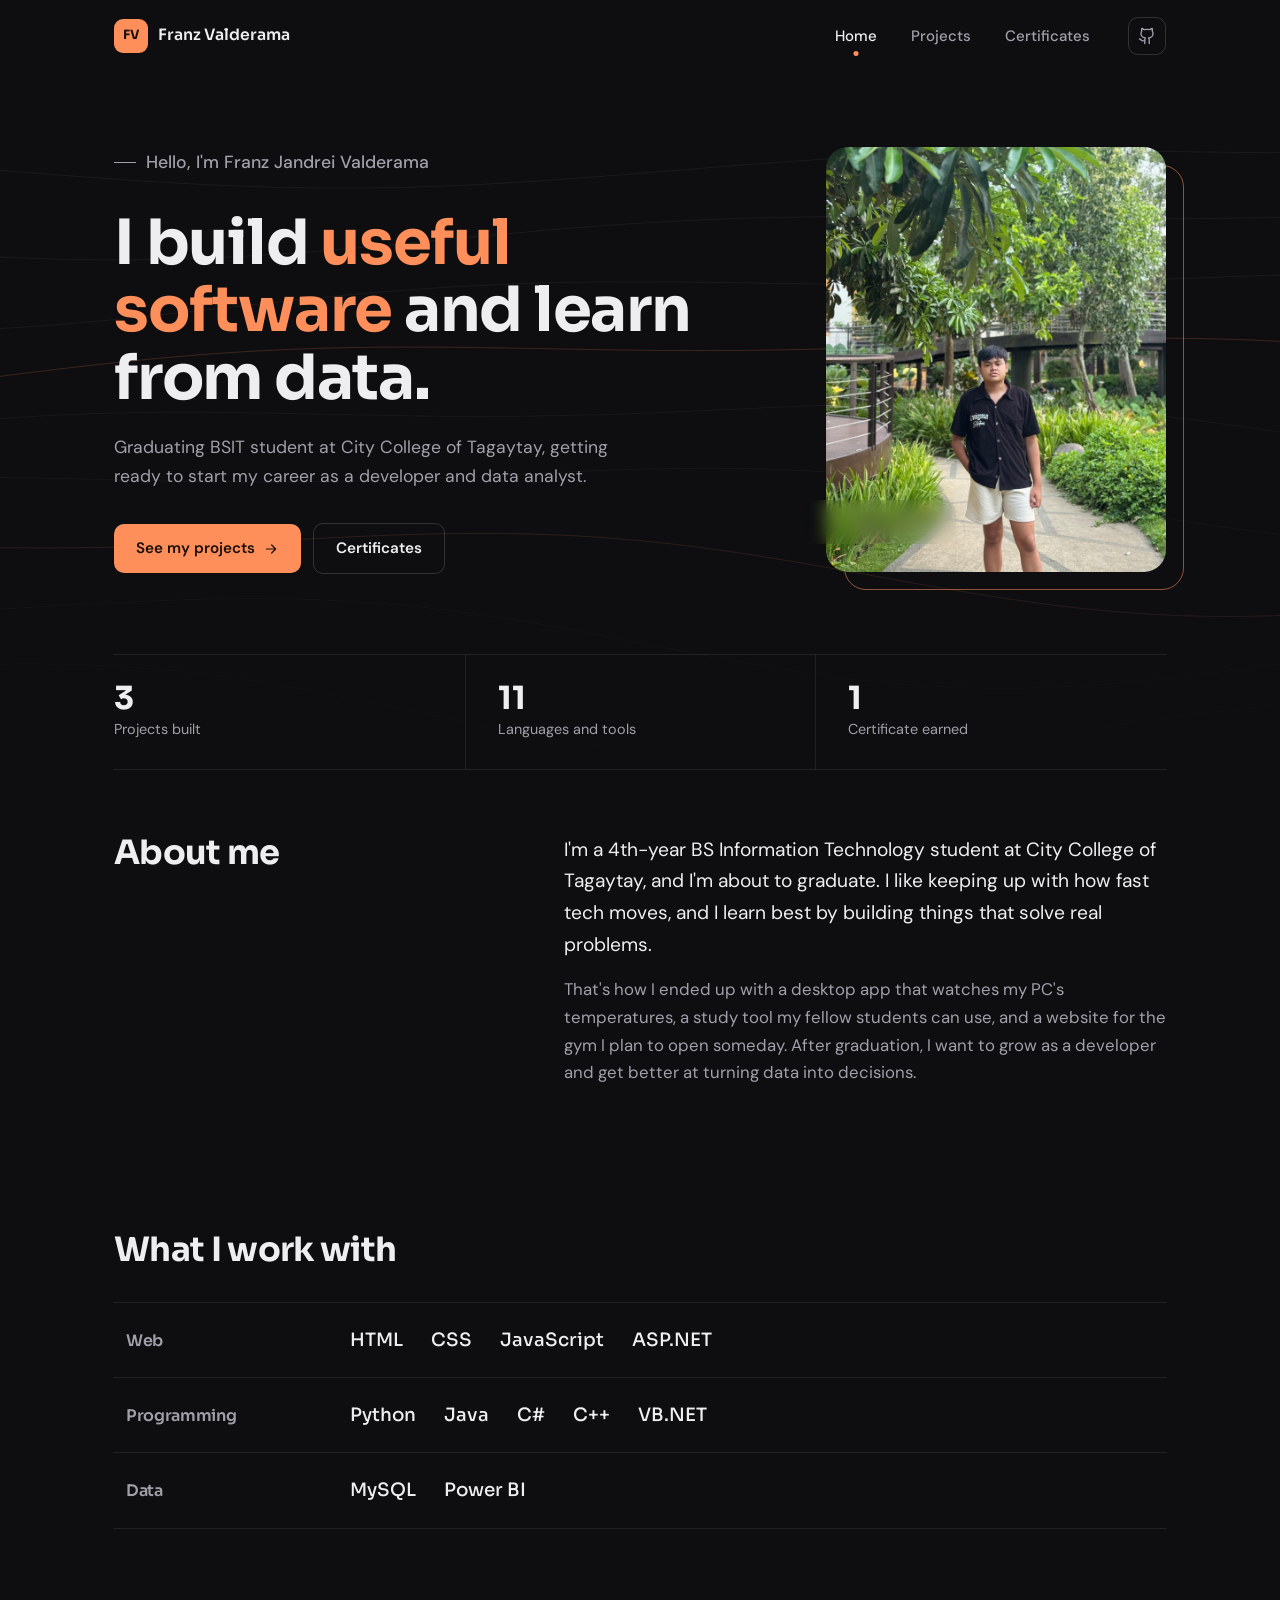
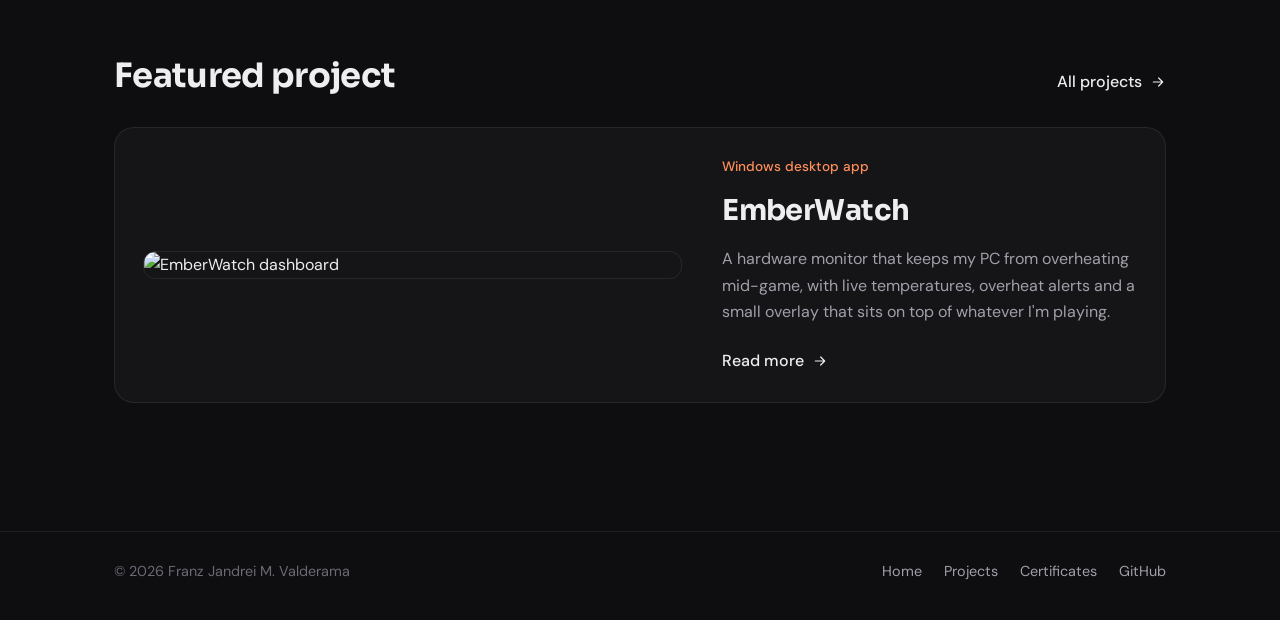
==== commit 759bd195: "Add files via upload" ====
--- a/index.html
+++ b/index.html
@@ -1,96 +1,125 @@
-<!DOCTYPE html>
-<html lang="en">
-<head>
-    <meta charset="UTF-8">
-    <meta name="viewport" content="width=device-width, initial-scale=1.0">
-    <title>Franz Valderama | Portfolio</title>
-    <link href="https://fonts.googleapis.com/css2?family=Outfit:wght@300;400;600&display=swap" rel="stylesheet">
-    <link rel="stylesheet" href="style.css">
-</head>
-<body>
-
-    <nav>
-        <div class="logo">PORTFOLIO.</div>
-        
-        <div class="hamburger">
-            <span class="bar"></span>
-            <span class="bar"></span>
-            <span class="bar"></span>
-        </div>
-
-        <ul class="nav-links">
-            <li><a href="#home">Home</a></li>
-            <li><a href="#about">About</a></li>
-            <li><a href="#skills">Skills</a></li>
-            <li><a href="#projects">Projects</a></li>
-        </ul>
-    </nav>
-
-    <div class="orb orb-1"></div>
-    <div class="orb orb-2"></div>
-
-    <section id="home">
-        <div class="hero-text hidden">
-            <h1>Hello, I'm <span class="highlight">Franz Jandrei M. Valderama</span>.<br>Aspiring Developer/Data Analyst.</h1>
-            <p>"💻 Aspiring Developer / Data Analyst 🚀 Hardworking Student & Tech Explorer"</p>
-            <a href="#projects" class="btn">View My Work</a>
-        </div>
-
-        <div class="hero-img hidden">
-            <img src="profile.jpg" alt="Franz Jandrei"> 
-        </div>
-    </section>
-
-    <section id="about">
-        <h2 class="hidden">About Me</h2>
-        <div class="about-content hidden">
-            <img src="profile.jpg" alt="Profile" class="about-img">
-            <div>
-                <p>A dedicated and hardworking 3rd-year Bachelor of Science in Information Technology (BSIT) student at City College of Tagaytay. Passionate about keeping up with the rapidly evolving tech landscape, I possess a strong drive to explore new technologies and apply them to real-world solutions. I am a proactive learner committed to academic excellence and continuous professional growth.</p>
-            </div>
-        </div>
-    </section>
-
-    <section id="skills">
-        <h2 class="hidden">My Skills</h2>
-        <div class="skills-container hidden">
-            <div class="skill-card">HTML</div>
-            <div class="skill-card">CSS</div>
-            <div class="skill-card">JavaScript</div>
-            <div class="skill-card">VB.net</div>
-            <div class="skill-card">ASP.NET</div>
-            <div class="skill-card">Java</div>
-            <div class="skill-card">Python</div>
-            <div class="skill-card">C#</div>
-            <div class="skill-card">C++</div>
-            <div class="skill-card">MYSQL</div>
-            <div class="skill-card">POWERBI</div>
-        </div>
-    </section>
-
-    <section id="projects">
-    <h2 class="hidden">Latest Projects</h2>
-    
-    <div class="projects-grid hidden" style="justify-content: center;">
-        
-        <div class="project-card" style="max-width: 500px; width: 100%;">
-            
-            <img src="profile-img.png" alt="Project Screenshot" class="project-img">
-            
-            <div class="project-info">
-                <h3>Drelle's Gym Website Project</h3>
-                <p>A responsive web design project for a concept fitness center. Though the physical gym does not exist yet, this site represents the business I intend to launch post-graduation. </p>
-                
-                <a href="https://dreijandrei.github.io/Drelle-sGym/" class="project-link">View Project &rarr;</a>
-            </div>
-        </div>
-        </div>
-</section>
-
-    <footer>
-        <p>&copy; 2025 Drei's Portfolio. Crafted with &hearts;.</p>
-    </footer>
-
-    <script src="script.js"></script>
-</body>
-</html>+<!DOCTYPE html>
+<html lang="en">
+<head>
+    <meta charset="UTF-8">
+    <meta name="viewport" content="width=device-width, initial-scale=1.0">
+    <title>Franz Valderama | Portfolio</title>
+    <meta name="description" content="Portfolio of Franz Jandrei M. Valderama, an IT student, aspiring developer and data analyst.">
+    <link rel="preconnect" href="https://fonts.googleapis.com">
+    <link rel="preconnect" href="https://fonts.gstatic.com" crossorigin>
+    <link href="https://fonts.googleapis.com/css2?family=DM+Sans:wght@400;500;600&family=Sora:wght@500;600;700&display=swap" rel="stylesheet">
+    <link rel="stylesheet" href="style.css">
+    <script>document.documentElement.classList.add('js');</script>
+</head>
+<body>
+
+    <svg width="0" height="0" style="position:absolute" aria-hidden="true">
+        <symbol id="i-github" viewBox="0 0 24 24"><path d="M15 22v-4a4.8 4.8 0 0 0-1-3.5c3 0 6-2 6-5.5.08-1.25-.27-2.48-1-3.5.28-1.15.28-2.35 0-3.5 0 0-1 0-3 1.5-2.64-.5-5.36-.5-8 0C6 2 5 2 5 2c-.3 1.15-.3 2.35 0 3.5A5.4 5.4 0 0 0 4 9c0 3.5 3 5.5 6 5.5-.39.49-.68 1.05-.85 1.65-.17.6-.22 1.23-.15 1.85v4"/><path d="M9 18c-4.51 2-5-2-7-2"/></symbol>
+        <symbol id="i-menu" viewBox="0 0 24 24"><path d="M4 7h16M4 12h16M4 17h16"/></symbol>
+        <symbol id="i-arrow-right" viewBox="0 0 24 24"><path d="M5 12h14M13 6l6 6-6 6"/></symbol>
+        <symbol id="i-cap" viewBox="0 0 24 24"><path d="M22 10 12 5 2 10l10 5 10-5z"/><path d="M6 12v5c3 3 9 3 12 0v-5"/></symbol>
+    </svg>
+
+    <canvas id="waves" aria-hidden="true"></canvas>
+
+    <header class="topnav">
+        <div class="container">
+            <a href="index.html" class="logo"><span class="logo-mark">FV</span>Franz Valderama</a>
+            <nav class="nav-links" id="nav-links" aria-label="Main">
+                <a href="index.html" class="active" aria-current="page">Home</a>
+                <a href="projects.html">Projects</a>
+                <a href="certificates.html">Certificates</a>
+            </nav>
+            <a href="https://github.com/dreijandrei" class="nav-icon" target="_blank" rel="noopener" aria-label="GitHub"><svg class="icon"><use href="#i-github"/></svg></a>
+            <button class="menu-btn" aria-label="Open menu" aria-expanded="false" aria-controls="nav-links"><svg class="icon"><use href="#i-menu"/></svg></button>
+        </div>
+    </header>
+
+    <main>
+        <div class="container">
+
+            <section class="hero">
+                <div class="hero-text">
+                    <p class="eyebrow">Hello, I'm Franz Jandrei Valderama</p>
+                    <h1>I build <span class="accent">useful software</span> and learn from data.</h1>
+                    <p>Graduating BSIT student at City College of Tagaytay, getting ready to start my career as a developer and data analyst.</p>
+                    <div class="hero-actions">
+                        <a href="projects.html" class="btn btn-primary">See my projects <svg class="icon"><use href="#i-arrow-right"/></svg></a>
+                        <a href="certificates.html" class="btn btn-outline">Certificates</a>
+                    </div>
+                </div>
+
+                <figure class="hero-photo">
+                    <img src="profile.jpg" alt="Portrait of Franz Jandrei Valderama">
+                    <figcaption class="photo-tag"><svg class="icon"><use href="#i-cap"/></svg>BSIT · 4th year</figcaption>
+                </figure>
+            </section>
+
+            <div class="highlights reveal">
+                <div><strong>3</strong><span>Projects built</span></div>
+                <div><strong>11</strong><span>Languages and tools</span></div>
+                <div><strong>1</strong><span>Certificate earned</span></div>
+            </div>
+
+            <section class="block about reveal">
+                <h2>About me</h2>
+                <div class="about-text">
+                    <p>I'm a 4th-year BS Information Technology student at City College of Tagaytay, and I'm about to graduate. I like keeping up with how fast tech moves, and I learn best by building things that solve real problems.</p>
+                    <p>That's how I ended up with a desktop app that watches my PC's temperatures, a study tool my fellow students can use, and a website for the gym I plan to open someday. After graduation, I want to grow as a developer and get better at turning data into decisions.</p>
+                </div>
+            </section>
+
+            <section class="block">
+                <div class="block-head reveal"><h2>What I work with</h2></div>
+                <div class="skill-list reveal">
+                    <div class="skill-row">
+                        <h3>Web</h3>
+                        <ul><li>HTML</li><li>CSS</li><li>JavaScript</li><li>ASP.NET</li></ul>
+                    </div>
+                    <div class="skill-row">
+                        <h3>Programming</h3>
+                        <ul><li>Python</li><li>Java</li><li>C#</li><li>C++</li><li>VB.NET</li></ul>
+                    </div>
+                    <div class="skill-row">
+                        <h3>Data</h3>
+                        <ul><li>MySQL</li><li>Power BI</li></ul>
+                    </div>
+                </div>
+            </section>
+
+            <section class="block">
+                <div class="block-head reveal">
+                    <h2>Featured project</h2>
+                    <a href="projects.html" class="arrow-link">All projects <svg class="icon"><use href="#i-arrow-right"/></svg></a>
+                </div>
+                <article class="featured reveal">
+                    <a href="projects.html" class="featured-media">
+                        <img src="images/emberwatch.png" alt="EmberWatch dashboard" loading="lazy">
+                    </a>
+                    <div>
+                        <p class="label">Windows desktop app</p>
+                        <h3>EmberWatch</h3>
+                        <p>A hardware monitor that keeps my PC from overheating mid-game, with live temperatures, overheat alerts and a small overlay that sits on top of whatever I'm playing.</p>
+                        <a href="projects.html" class="arrow-link">Read more <svg class="icon"><use href="#i-arrow-right"/></svg></a>
+                    </div>
+                </article>
+            </section>
+
+        </div>
+    </main>
+
+    <footer class="footer">
+        <div class="container">
+            <p>© 2026 Franz Jandrei M. Valderama</p>
+            <nav aria-label="Footer">
+                <a href="index.html">Home</a>
+                <a href="projects.html">Projects</a>
+                <a href="certificates.html">Certificates</a>
+                <a href="https://github.com/dreijandrei" target="_blank" rel="noopener">GitHub</a>
+            </nav>
+        </div>
+    </footer>
+
+    <script src="script.js"></script>
+</body>
+</html>
--- a/style.css
+++ b/style.css
@@ -1,434 +1,1074 @@
-/* --- CSS VARIABLES & RESET --- */
-:root {
-    --bg-color: #0f0c29;
-    --text-color: #ffffff;
-    --accent-color: #ff00cc;
-    --secondary-accent: #333399;
-    --glass-bg: rgba(255, 255, 255, 0.05);
-    --glass-border: rgba(255, 255, 255, 0.1);
-    --font-main: 'Outfit', sans-serif;
-}
-
-* {
-    margin: 0;
-    padding: 0;
-    box-sizing: border-box;
-    scroll-behavior: smooth;
-}
-
-body {
-    font-family: var(--font-main);
-    background: linear-gradient(45deg, #0f0c29, #302b63, #24243e);
-    background-size: 400% 400%;
-    animation: gradientBG 15s ease infinite;
-    color: var(--text-color);
-    overflow-x: hidden;
-}
-
-/* --- BACKGROUND ANIMATION --- */
-@keyframes gradientBG {
-    0% { background-position: 0% 50%; }
-    50% { background-position: 100% 50%; }
-    100% { background-position: 0% 50%; }
-}
-
-/* --- NAVIGATION --- */
-nav {
-    position: fixed;
-    top: 0;
-    width: 100%;
-    padding: 20px 50px;
-    display: flex;
-    justify-content: space-between;
-    align-items: center;
-    z-index: 1000;
-    backdrop-filter: blur(10px);
-    background: rgba(0, 0, 0, 0.2);
-}
-
-.logo {
-    font-weight: 600;
-    font-size: 1.5rem;
-    letter-spacing: 2px;
-}
-
-.nav-links {
-    list-style: none;
-    display: flex;
-    gap: 30px;
-}
-
-.nav-links a {
-    text-decoration: none;
-    color: var(--text-color);
-    font-weight: 300;
-    transition: color 0.3s;
-    position: relative;
-}
-
-.nav-links a::after {
-    content: '';
-    width: 0;
-    height: 2px;
-    background: var(--accent-color);
-    position: absolute;
-    bottom: -5px;
-    left: 0;
-    transition: width 0.3s;
-}
-
-.nav-links a:hover::after {
-    width: 100%;
-}
-
-/* HAMBURGER MENU (For Mobile) */
-.hamburger {
-    display: none; /* Hidden on desktop */
-    cursor: pointer;
-}
-
-.bar {
-    display: block;
-    width: 25px;
-    height: 3px;
-    margin: 5px auto;
-    -webkit-transition: all 0.3s ease-in-out;
-    transition: all 0.3s ease-in-out;
-    background-color: white;
-}
-
-/* --- SECTIONS GENERAL --- */
-section {
-    min-height: 100vh;
-    padding: 100px 10%;
-    display: flex;
-    flex-direction: column;
-    justify-content: center;
-}
-
-h2 {
-    font-size: 3rem;
-    margin-bottom: 50px;
-    text-align: center;
-    background: linear-gradient(to right, #fff, var(--accent-color));
-    -webkit-background-clip: text;
-    -webkit-text-fill-color: transparent;
-}
-
-/* --- ANIMATION CLASSES --- */
-.hidden {
-    opacity: 0;
-    filter: blur(5px);
-    transform: translateY(50px);
-    transition: all 1s;
-}
-
-.show {
-    opacity: 1;
-    filter: blur(0);
-    transform: translateY(0);
-}
-
-/* --- HOME SECTION (Updated for 2-Columns) --- */
-#home {
-    /* Overwrite generic section column direction */
-    flex-direction: row; 
-    align-items: center;
-    justify-content: space-between;
-    gap: 50px;
-    position: relative;
-}
-
-.hero-text {
-    max-width: 50%;
-}
-
-.hero-text h1 {
-    font-size: 4.5rem;
-    line-height: 1.1;
-    margin-bottom: 20px;
-}
-
-.highlight {
-    color: var(--accent-color);
-}
-
-.hero-text p {
-    font-size: 1.2rem;
-    color: #ccc;
-    margin-bottom: 30px;
-    max-width: 600px;
-}
-
-.btn {
-    padding: 12px 30px;
-    background: linear-gradient(90deg, var(--secondary-accent), var(--accent-color));
-    border: none;
-    color: white;
-    font-size: 1rem;
-    border-radius: 50px;
-    cursor: pointer;
-    text-decoration: none;
-    transition: transform 0.3s, box-shadow 0.3s;
-    display: inline-block;
-}
-
-.btn:hover {
-    transform: scale(1.05);
-    box-shadow: 0 0 20px var(--accent-color);
-}
-
-/* NEW: Hero Image Styling */
-.hero-img {
-    max-width: 45%;
-    display: flex;
-    justify-content: center;
-}
-
-.hero-img img {
-    width: 400px;
-    height: 400px;
-    border-radius: 50%; /* Circle shape */
-    object-fit: cover;
-    border: 4px solid var(--glass-border);
-    box-shadow: 0 0 30px var(--accent-color), 
-                0 0 60px var(--secondary-accent);
-    animation: float 6s ease-in-out infinite;
-}
-
-/* --- ABOUT SECTION --- */
-.about-content {
-    display: flex;
-    align-items: center;
-    gap: 50px;
-    background: var(--glass-bg);
-    backdrop-filter: blur(10px);
-    border: 1px solid var(--glass-border);
-    padding: 50px;
-    border-radius: 20px;
-}
-
-.about-img {
-    width: 200px;
-    height: 200px;
-    border-radius: 50%;
-    background: gray;
-    object-fit: cover;
-    flex-shrink: 0;
-}
-
-/* --- SKILLS SECTION --- */
-.skills-container {
-    display: flex;
-    flex-wrap: wrap;
-    justify-content: center;
-    gap: 20px;
-}
-
-.skill-card {
-    background: var(--glass-bg);
-    border: 1px solid var(--glass-border);
-    padding: 20px 40px;
-    border-radius: 15px;
-    font-size: 1.2rem;
-    transition: 0.3s;
-    backdrop-filter: blur(5px);
-}
-
-.skill-card:hover {
-    background: rgba(255, 255, 255, 0.1);
-    transform: translateY(-10px);
-    border-color: var(--accent-color);
-}
-
-/* --- PROJECTS SECTION --- */
-.projects-grid {
-    display: grid;
-    grid-template-columns: repeat(auto-fit, minmax(300px, 1fr));
-    gap: 30px;
-}
-
-/* --- PROJECTS SECTION UPDATED --- */
-.projects-grid {
-    display: flex;             /* 1. Use Flexbox instead of Grid */
-    justify-content: center;   /* 2. This pushes the card to the horizontal center */
-    align-items: center;       /* 3. This aligns it vertically */
-    flex-wrap: wrap;           /* 4. Ensures it still works if you add more later */
-    gap: 30px;
-}
-
-.project-card {
-    background: var(--glass-bg);
-    border-radius: 20px;
-    overflow: hidden;
-    border: 1px solid var(--glass-border);
-    transition: 0.4s;
-    position: relative;
-    
-    /* 5. IMPORTANT: Control the size so it doesn't look stretched */
-    width: 100%;
-    max-width: 450px;  /* Adjust this number to make the card wider or narrower */
-}
-
-.project-card:hover {
-    transform: translateY(-10px);
-    box-shadow: 0 10px 30px rgba(0,0,0,0.5);
-}
-
-.project-img {
-    width: 100%;
-    height: auto;     /* Ensures your full picture shows without cropping */
-    background: #444;
-    display: block;
-}
-
-.project-info {
-    padding: 20px;
-}
-
-.project-info h3 {
-    margin-bottom: 10px;
-}
-
-.project-info p {
-    font-size: 0.9rem;
-    color: #ccc;
-    margin-bottom: 15px;
-}
-
-.project-link {
-    color: var(--accent-color);
-    text-decoration: none;
-}
-
-/* --- FLOATING ORBS --- */
-.orb {
-    position: absolute;
-    border-radius: 50%;
-    filter: blur(80px);
-    z-index: -1;
-    animation: float 10s infinite ease-in-out;
-}
-.orb-1 { width: 300px; height: 300px; background: var(--accent-color); top: 10%; left: -100px; }
-.orb-2 { width: 400px; height: 400px; background: var(--secondary-accent); bottom: 10%; right: -100px; animation-delay: 2s; }
-
-@keyframes float {
-    0%, 100% { transform: translateY(0); }
-    50% { transform: translateY(-20px); }
-}
-
-/* --- FOOTER --- */
-footer {
-    text-align: center;
-    padding: 20px;
-    background: rgba(0,0,0,0.3);
-    color: #888;
-}
-
-/* ========================================= */
-/* MOBILE RESPONSIVENESS                */
-/* ========================================= */
-
-@media (max-width: 768px) {
-    /* Adjust Section Padding */
-    section {
-        padding: 80px 20px;
-    }
-
-    nav {
-        padding: 20px;
-    }
-
-    /* Hamburger Menu Visible */
-    .hamburger {
-        display: block;
-        z-index: 1001;
-    }
-
-    /* Hamburger Animation to 'X' */
-    .hamburger.active .bar:nth-child(2) {
-        opacity: 0;
-    }
-    .hamburger.active .bar:nth-child(1) {
-        transform: translateY(8px) rotate(45deg);
-    }
-    .hamburger.active .bar:nth-child(3) {
-        transform: translateY(-8px) rotate(-45deg);
-    }
-
-    /* Nav Links Slide-in Menu */
-    .nav-links {
-        position: fixed;
-        left: -100%;
-        top: 0;
-        gap: 0;
-        flex-direction: column;
-        background: rgba(15, 12, 41, 0.95);
-        backdrop-filter: blur(15px);
-        width: 100%;
-        height: 100vh;
-        text-align: center;
-        transition: 0.3s;
-        justify-content: center;
-        z-index: 1000;
-    }
-
-    .nav-links.active {
-        left: 0;
-    }
-
-    .nav-links li {
-        margin: 25px 0;
-    }
-    
-    .nav-links a {
-        font-size: 1.5rem;
-    }
-
-    /* --- HOME SECTION MOBILE FIX --- */
-    #home {
-        flex-direction: column-reverse; /* Stacks image on top of text */
-        text-align: center;
-        justify-content: center;
-        padding-top: 150px;
-        gap: 30px;
-    }
-
-    .hero-text {
-        max-width: 100%;
-    }
-
-    .hero-img img {
-        width: 250px;
-        height: 250px;
-        margin-bottom: 20px;
-    }
-
-    /* Typography Changes */
-    .hero-text h1 {
-        font-size: 2.5rem;
-        word-wrap: break-word; 
-    }
-    
-    h2 {
-        font-size: 2.2rem;
-    }
-
-    /* Stack Elements Vertically */
-    .about-content {
-        flex-direction: column;
-        text-align: center;
-        padding: 30px;
-    }
-
-    .projects-grid {
-        grid-template-columns: 1fr; /* Stack projects 1 column */
-    }
-    
-    /* Resize Orbs for Mobile */
-    .orb {
-        width: 150px;
-        height: 150px;
-        filter: blur(50px);
-    }
-}+:root {
+    --bg: #0e0e10;
+    --surface: #151518;
+    --surface-2: #1b1b1f;
+    --border: rgba(255, 255, 255, 0.08);
+    --border-strong: rgba(255, 255, 255, 0.15);
+    --text: #eeeef0;
+    --muted: #a0a0aa;
+    --faint: #6a6a74;
+    --accent: #ff8f5a;
+    --accent-strong: #ffa477;
+    --accent-soft: rgba(255, 143, 90, 0.12);
+
+    --heading: 'Sora', system-ui, sans-serif;
+    --body: 'DM Sans', system-ui, sans-serif;
+
+    --container: 1100px;
+    --gutter: 24px;
+    --ease: cubic-bezier(0.2, 0.7, 0.2, 1);
+}
+
+* {
+    margin: 0;
+    padding: 0;
+    box-sizing: border-box;
+}
+
+html {
+    scroll-behavior: smooth;
+}
+
+body {
+    position: relative;
+    font-family: var(--body);
+    font-size: 16px;
+    line-height: 1.65;
+    color: var(--text);
+    background: var(--bg);
+    -webkit-font-smoothing: antialiased;
+    overflow-x: hidden;
+}
+
+img {
+    display: block;
+    max-width: 100%;
+}
+
+a {
+    color: inherit;
+    text-decoration: none;
+}
+
+button {
+    font: inherit;
+    color: inherit;
+    background: none;
+    border: none;
+    cursor: pointer;
+}
+
+h1, h2, h3 {
+    font-family: var(--heading);
+    letter-spacing: -0.02em;
+}
+
+svg.icon {
+    width: 18px;
+    height: 18px;
+    flex-shrink: 0;
+    fill: none;
+    stroke: currentColor;
+    stroke-width: 1.8;
+    stroke-linecap: round;
+    stroke-linejoin: round;
+}
+
+::selection {
+    background: var(--accent);
+    color: #1a0f08;
+}
+
+:focus-visible {
+    outline: 2px solid var(--accent);
+    outline-offset: 3px;
+    border-radius: 6px;
+}
+
+.container {
+    max-width: var(--container);
+    margin: 0 auto;
+    padding: 0 var(--gutter);
+}
+
+.accent {
+    color: var(--accent);
+}
+
+
+/* --- BACKGROUND WAVES --- */
+#waves {
+    position: absolute;
+    top: 0;
+    left: 0;
+    width: 100%;
+    height: 100vh;
+    z-index: -1;
+    pointer-events: none;
+    -webkit-mask-image: linear-gradient(to bottom, #000 30%, transparent 100%);
+    mask-image: linear-gradient(to bottom, #000 30%, transparent 100%);
+}
+
+
+/* --- TOP NAV --- */
+.topnav {
+    position: sticky;
+    top: 0;
+    z-index: 50;
+    border-bottom: 1px solid transparent;
+    transition: background 0.3s, border-color 0.3s;
+}
+
+.topnav.scrolled {
+    background: rgba(14, 14, 16, 0.8);
+    backdrop-filter: blur(12px);
+    -webkit-backdrop-filter: blur(12px);
+    border-bottom-color: var(--border);
+}
+
+.topnav .container {
+    display: flex;
+    align-items: center;
+    gap: 24px;
+    height: 72px;
+}
+
+.logo {
+    display: flex;
+    align-items: center;
+    gap: 10px;
+    font-family: var(--heading);
+    font-weight: 600;
+    font-size: 0.98rem;
+}
+
+.logo-mark {
+    display: grid;
+    place-items: center;
+    width: 34px;
+    height: 34px;
+    border-radius: 9px;
+    background: var(--accent);
+    color: #1a0f08;
+    font-size: 0.8rem;
+    font-weight: 700;
+    letter-spacing: 0;
+}
+
+.nav-links {
+    display: flex;
+    gap: 6px;
+    margin-left: auto;
+}
+
+.nav-links a {
+    position: relative;
+    padding: 8px 14px;
+    font-size: 0.94rem;
+    font-weight: 500;
+    color: var(--muted);
+    transition: color 0.2s;
+}
+
+.nav-links a:hover {
+    color: var(--text);
+}
+
+.nav-links a.active {
+    color: var(--text);
+}
+
+.nav-links a.active::after {
+    content: '';
+    position: absolute;
+    left: 50%;
+    bottom: 0;
+    width: 5px;
+    height: 5px;
+    border-radius: 50%;
+    background: var(--accent);
+    transform: translateX(-50%);
+}
+
+.nav-icon {
+    display: grid;
+    place-items: center;
+    width: 38px;
+    height: 38px;
+    border-radius: 10px;
+    border: 1px solid var(--border-strong);
+    color: var(--muted);
+    transition: color 0.2s, border-color 0.2s;
+}
+
+.nav-icon:hover {
+    color: var(--text);
+    border-color: var(--muted);
+}
+
+.menu-btn {
+    display: none;
+}
+
+
+/* --- PAGE --- */
+main {
+    animation: page-in 0.5s var(--ease);
+}
+
+@keyframes page-in {
+    from { opacity: 0; transform: translateY(8px); }
+}
+
+.js .reveal {
+    opacity: 0;
+    transform: translateY(18px);
+    transition: opacity 0.7s var(--ease), transform 0.7s var(--ease);
+}
+
+.js .reveal.show {
+    opacity: 1;
+    transform: none;
+}
+
+.page-intro {
+    padding: 72px 0 56px;
+}
+
+.eyebrow {
+    display: inline-flex;
+    align-items: center;
+    gap: 10px;
+    font-size: 0.88rem;
+    font-weight: 500;
+    color: var(--accent);
+    margin-bottom: 14px;
+}
+
+.eyebrow::before {
+    content: '';
+    width: 22px;
+    height: 1.5px;
+    background: currentColor;
+}
+
+.page-intro h1 {
+    font-size: clamp(2.2rem, 5vw, 3.4rem);
+    font-weight: 700;
+    line-height: 1.1;
+    margin-bottom: 12px;
+}
+
+.page-intro p {
+    max-width: 560px;
+    color: var(--muted);
+    font-size: 1.05rem;
+}
+
+.block {
+    padding: 64px 0;
+}
+
+.block-head {
+    display: flex;
+    align-items: flex-end;
+    justify-content: space-between;
+    gap: 20px;
+    margin-bottom: 32px;
+}
+
+.block-head h2 {
+    font-size: clamp(1.6rem, 3vw, 2.1rem);
+    font-weight: 700;
+    line-height: 1.15;
+}
+
+.arrow-link {
+    display: inline-flex;
+    align-items: center;
+    gap: 8px;
+    font-weight: 500;
+    color: var(--text);
+    transition: color 0.2s, gap 0.2s;
+}
+
+.arrow-link .icon {
+    width: 16px;
+    height: 16px;
+}
+
+.arrow-link:hover {
+    color: var(--accent);
+    gap: 12px;
+}
+
+
+/* --- BUTTONS --- */
+.btn {
+    display: inline-flex;
+    align-items: center;
+    gap: 8px;
+    padding: 12px 22px;
+    border-radius: 10px;
+    font-weight: 600;
+    font-size: 0.95rem;
+    transition: background 0.2s, color 0.2s, border-color 0.2s, transform 0.2s;
+}
+
+.btn .icon {
+    width: 16px;
+    height: 16px;
+}
+
+.btn-primary {
+    background: var(--accent);
+    color: #1a0f08;
+}
+
+.btn-primary:hover {
+    background: var(--accent-strong);
+    transform: translateY(-1px);
+}
+
+.btn-outline {
+    border: 1px solid var(--border-strong);
+}
+
+.btn-outline:hover {
+    border-color: var(--accent);
+    color: var(--accent);
+}
+
+
+/* --- HOME: HERO --- */
+.hero {
+    display: grid;
+    grid-template-columns: 1.25fr 0.75fr;
+    align-items: center;
+    gap: 64px;
+    padding: 72px 0 80px;
+}
+
+.hero h1 {
+    font-size: clamp(2.4rem, 5.2vw, 3.9rem);
+    font-weight: 700;
+    line-height: 1.08;
+    margin-bottom: 22px;
+}
+
+.hero-text > p {
+    max-width: 520px;
+    font-size: 1.1rem;
+    color: var(--muted);
+    margin-bottom: 32px;
+}
+
+.hero-actions {
+    display: flex;
+    flex-wrap: wrap;
+    align-items: center;
+    gap: 12px;
+}
+
+.hero-photo {
+    position: relative;
+    justify-self: end;
+    width: 100%;
+    max-width: 340px;
+}
+
+.hero-photo::before {
+    content: '';
+    position: absolute;
+    inset: 18px -18px -18px 18px;
+    border: 1.5px solid var(--accent);
+    border-radius: 22px;
+    opacity: 0.55;
+    transition: inset 0.4s var(--ease);
+}
+
+.hero-photo:hover::before {
+    inset: 12px -12px -12px 12px;
+}
+
+.hero-photo img {
+    position: relative;
+    width: 100%;
+    aspect-ratio: 4 / 5;
+    object-fit: cover;
+    border-radius: 22px;
+}
+
+.photo-tag {
+    position: absolute;
+    left: -20px;
+    bottom: 28px;
+    display: flex;
+    align-items: center;
+    gap: 10px;
+    padding: 10px 14px;
+    border-radius: 12px;
+    font-size: 0.85rem;
+    font-weight: 500;
+    background: rgba(21, 21, 24, 0.92);
+    border: 1px solid var(--border-strong);
+    backdrop-filter: blur(8px);
+    -webkit-backdrop-filter: blur(8px);
+    box-shadow: 0 12px 30px rgba(0, 0, 0, 0.4);
+}
+
+.photo-tag .icon {
+    color: var(--accent);
+}
+
+.highlights {
+    display: grid;
+    grid-template-columns: repeat(3, 1fr);
+    border-top: 1px solid var(--border);
+    border-bottom: 1px solid var(--border);
+}
+
+.highlights div {
+    padding: 26px 0;
+}
+
+.highlights div + div {
+    padding-left: 32px;
+    border-left: 1px solid var(--border);
+}
+
+.highlights strong {
+    display: block;
+    font-family: var(--heading);
+    font-size: 2rem;
+    font-weight: 700;
+    line-height: 1.1;
+}
+
+.highlights span {
+    font-size: 0.9rem;
+    color: var(--muted);
+}
+
+
+/* --- HOME: ABOUT --- */
+.about {
+    display: grid;
+    grid-template-columns: 0.8fr 1.2fr;
+    gap: 48px;
+}
+
+.about h2 {
+    font-size: clamp(1.6rem, 3vw, 2.1rem);
+    font-weight: 700;
+    line-height: 1.15;
+}
+
+.about-text p {
+    font-size: 1.05rem;
+    color: var(--muted);
+    margin-bottom: 16px;
+}
+
+.about-text p:first-child {
+    font-size: 1.2rem;
+    color: var(--text);
+}
+
+
+/* --- HOME: SKILLS --- */
+.skill-list {
+    border-top: 1px solid var(--border);
+}
+
+.skill-row {
+    display: grid;
+    grid-template-columns: 200px 1fr;
+    gap: 24px;
+    align-items: baseline;
+    padding: 22px 12px;
+    border-bottom: 1px solid var(--border);
+    transition: background 0.25s;
+}
+
+.skill-row:hover {
+    background: rgba(255, 255, 255, 0.02);
+}
+
+.skill-row h3 {
+    font-size: 1rem;
+    font-weight: 600;
+    color: var(--muted);
+}
+
+.skill-row ul {
+    list-style: none;
+    display: flex;
+    flex-wrap: wrap;
+    gap: 6px 28px;
+    font-family: var(--heading);
+    font-size: 1.15rem;
+    font-weight: 500;
+}
+
+
+/* --- HOME: FEATURED --- */
+.featured {
+    display: grid;
+    grid-template-columns: 1.3fr 1fr;
+    align-items: center;
+    gap: 40px;
+    padding: 28px;
+    background: var(--surface);
+    border: 1px solid var(--border);
+    border-radius: 20px;
+}
+
+.featured-media {
+    display: block;
+    border-radius: 12px;
+    overflow: hidden;
+    border: 1px solid var(--border);
+}
+
+.featured-media img {
+    width: 100%;
+    transition: transform 0.7s var(--ease);
+}
+
+.featured-media:hover img {
+    transform: scale(1.03);
+}
+
+.featured .label {
+    font-size: 0.85rem;
+    font-weight: 500;
+    color: var(--accent);
+    margin-bottom: 8px;
+}
+
+.featured h3 {
+    font-size: 1.8rem;
+    font-weight: 700;
+    margin-bottom: 12px;
+}
+
+.featured p {
+    color: var(--muted);
+    margin-bottom: 22px;
+}
+
+
+/* --- PROJECTS: ROWS --- */
+.project-list {
+    display: grid;
+    gap: 96px;
+    padding-bottom: 40px;
+}
+
+.project-row {
+    display: grid;
+    grid-template-columns: 1.15fr 1fr;
+    align-items: center;
+    gap: 56px;
+}
+
+.project-row:nth-child(even) .row-media {
+    order: 2;
+}
+
+.row-media {
+    position: relative;
+    display: block;
+    width: 100%;
+    padding: 14px;
+    background: var(--surface);
+    border: 1px solid var(--border);
+    border-radius: 18px;
+    transition: border-color 0.3s;
+}
+
+button.row-media {
+    cursor: zoom-in;
+}
+
+.row-media:hover {
+    border-color: var(--border-strong);
+}
+
+.row-media img {
+    width: 100%;
+    aspect-ratio: 16 / 10;
+    object-fit: cover;
+    object-position: left top;
+    border-radius: 10px;
+}
+
+.row-num {
+    font-family: var(--heading);
+    font-size: 0.9rem;
+    font-weight: 600;
+    color: var(--accent);
+}
+
+.row-type {
+    font-size: 0.9rem;
+    color: var(--faint);
+    margin-left: 10px;
+}
+
+.row-text h2 {
+    font-size: clamp(1.8rem, 3.4vw, 2.4rem);
+    font-weight: 700;
+    line-height: 1.1;
+    margin: 10px 0 14px;
+}
+
+.row-text > p {
+    color: var(--muted);
+    margin-bottom: 18px;
+}
+
+.features {
+    margin-bottom: 18px;
+    border-top: 1px solid var(--border);
+    border-bottom: 1px solid var(--border);
+}
+
+.features summary {
+    display: flex;
+    align-items: center;
+    justify-content: space-between;
+    padding: 14px 0;
+    font-weight: 600;
+    font-size: 0.95rem;
+    cursor: pointer;
+    list-style: none;
+}
+
+.features summary::-webkit-details-marker {
+    display: none;
+}
+
+.features summary .icon {
+    width: 16px;
+    height: 16px;
+    color: var(--muted);
+    transition: transform 0.3s var(--ease);
+}
+
+.features[open] summary .icon {
+    transform: rotate(45deg);
+    color: var(--accent);
+}
+
+.features ul {
+    list-style: none;
+    display: grid;
+    gap: 8px;
+    padding: 0 0 18px;
+}
+
+.features li {
+    position: relative;
+    padding-left: 18px;
+    font-size: 0.94rem;
+    color: var(--muted);
+}
+
+.features li::before {
+    content: '';
+    position: absolute;
+    left: 0;
+    top: 0.7em;
+    width: 8px;
+    height: 1.5px;
+    background: var(--accent);
+}
+
+.stack {
+    font-size: 0.9rem;
+    color: var(--faint);
+    margin-bottom: 20px;
+}
+
+.stack span {
+    color: var(--text);
+}
+
+.row-links {
+    display: flex;
+    flex-wrap: wrap;
+    gap: 10px;
+}
+
+
+/* --- CERTIFICATES: TIMELINE --- */
+.timeline {
+    position: relative;
+    padding-bottom: 40px;
+}
+
+.tl-item {
+    display: grid;
+    grid-template-columns: 110px 1fr;
+    gap: 32px;
+}
+
+.tl-year {
+    position: relative;
+    font-family: var(--heading);
+    font-size: 1.5rem;
+    font-weight: 700;
+    color: var(--muted);
+    padding-top: 22px;
+}
+
+.tl-year::after {
+    content: '';
+    position: absolute;
+    top: 36px;
+    right: -37px;
+    width: 10px;
+    height: 10px;
+    border-radius: 50%;
+    background: var(--accent);
+    box-shadow: 0 0 0 5px var(--accent-soft);
+}
+
+.tl-entry {
+    position: relative;
+    padding-left: 32px;
+    padding-bottom: 40px;
+    border-left: 1px solid var(--border-strong);
+}
+
+.cert {
+    display: grid;
+    grid-template-columns: 300px 1fr;
+    gap: 28px;
+    align-items: center;
+    padding: 20px;
+    background: var(--surface);
+    border: 1px solid var(--border);
+    border-radius: 18px;
+}
+
+.cert-thumb {
+    display: block;
+    border-radius: 10px;
+    overflow: hidden;
+    cursor: zoom-in;
+}
+
+.cert-thumb img {
+    width: 100%;
+    transition: transform 0.6s var(--ease);
+}
+
+.cert-thumb:hover img {
+    transform: scale(1.04);
+}
+
+.cert-date {
+    font-size: 0.88rem;
+    color: var(--accent);
+    font-weight: 500;
+    margin-bottom: 6px;
+}
+
+.cert h2 {
+    font-size: 1.35rem;
+    font-weight: 700;
+    line-height: 1.25;
+    margin-bottom: 8px;
+}
+
+.cert p {
+    color: var(--muted);
+    font-size: 0.95rem;
+    margin-bottom: 14px;
+}
+
+.cert-id {
+    font-size: 0.85rem;
+    color: var(--faint);
+    margin-bottom: 18px;
+}
+
+.cert-id span {
+    color: var(--text);
+    font-variant-numeric: tabular-nums;
+}
+
+
+/* --- FOOTER --- */
+.footer {
+    margin-top: 64px;
+    border-top: 1px solid var(--border);
+}
+
+.footer .container {
+    display: flex;
+    flex-wrap: wrap;
+    align-items: center;
+    justify-content: space-between;
+    gap: 16px;
+    padding-top: 28px;
+    padding-bottom: 36px;
+    font-size: 0.9rem;
+    color: var(--faint);
+}
+
+.footer nav {
+    display: flex;
+    gap: 22px;
+}
+
+.footer a {
+    color: var(--muted);
+    transition: color 0.2s;
+}
+
+.footer a:hover {
+    color: var(--text);
+}
+
+
+/* --- LIGHTBOX --- */
+.lightbox {
+    max-width: min(1200px, calc(100vw - 32px));
+    max-height: calc(100vh - 48px);
+    margin: auto;
+    padding: 0;
+    border: none;
+    background: transparent;
+    overflow: visible;
+}
+
+.lightbox[open] {
+    animation: pop 0.3s var(--ease);
+}
+
+@keyframes pop {
+    from { opacity: 0; transform: scale(0.97); }
+}
+
+.lightbox::backdrop {
+    background: rgba(5, 5, 7, 0.85);
+    backdrop-filter: blur(4px);
+}
+
+.lightbox img {
+    max-width: 100%;
+    max-height: calc(100vh - 48px);
+    margin: 0 auto;
+    border-radius: 12px;
+    border: 1px solid var(--border-strong);
+}
+
+.lightbox-close {
+    position: fixed;
+    top: 18px;
+    right: 18px;
+    display: grid;
+    place-items: center;
+    width: 40px;
+    height: 40px;
+    border-radius: 10px;
+    background: var(--surface-2);
+    border: 1px solid var(--border-strong);
+}
+
+.lightbox-close:hover {
+    color: var(--accent);
+    border-color: var(--accent);
+}
+
+
+/* --- RESPONSIVE --- */
+@media (max-width: 900px) {
+    .hero {
+        grid-template-columns: 1fr;
+        gap: 48px;
+        padding-top: 40px;
+    }
+
+    .hero-photo {
+        justify-self: start;
+        max-width: 280px;
+        margin-left: 20px;
+    }
+
+    .about,
+    .featured,
+    .project-row {
+        grid-template-columns: 1fr;
+    }
+
+    .about {
+        gap: 20px;
+    }
+
+    .project-row {
+        gap: 28px;
+    }
+
+    .project-row:nth-child(even) .row-media {
+        order: 0;
+    }
+
+    .project-list {
+        gap: 72px;
+    }
+
+    .cert {
+        grid-template-columns: 1fr;
+    }
+}
+
+@media (max-width: 680px) {
+    :root {
+        --gutter: 16px;
+    }
+
+    .topnav .container {
+        height: 64px;
+    }
+
+    .menu-btn {
+        display: grid;
+        place-items: center;
+        width: 38px;
+        height: 38px;
+        border-radius: 10px;
+        border: 1px solid var(--border-strong);
+        margin-left: auto;
+    }
+
+    .nav-icon {
+        display: none;
+    }
+
+    .nav-links {
+        position: absolute;
+        top: 100%;
+        left: 0;
+        right: 0;
+        flex-direction: column;
+        gap: 0;
+        margin: 0;
+        padding: 8px var(--gutter) 16px;
+        background: rgba(14, 14, 16, 0.97);
+        border-bottom: 1px solid var(--border);
+        opacity: 0;
+        visibility: hidden;
+        transform: translateY(-6px);
+        transition: opacity 0.25s, visibility 0.25s, transform 0.25s;
+    }
+
+    .nav-links.open {
+        opacity: 1;
+        visibility: visible;
+        transform: none;
+    }
+
+    .nav-links a {
+        padding: 14px 4px;
+        font-size: 1.05rem;
+        border-bottom: 1px solid var(--border);
+    }
+
+    .nav-links a:last-child {
+        border-bottom: none;
+    }
+
+    .nav-links a.active::after {
+        left: auto;
+        right: 4px;
+        top: 50%;
+        bottom: auto;
+        transform: translateY(-50%);
+    }
+
+    .highlights {
+        grid-template-columns: 1fr;
+    }
+
+    .highlights div + div {
+        padding-left: 0;
+        border-left: none;
+        border-top: 1px solid var(--border);
+    }
+
+    .highlights div {
+        padding: 18px 0;
+    }
+
+    .skill-row {
+        grid-template-columns: 1fr;
+        gap: 8px;
+        padding: 18px 4px;
+    }
+
+    .featured {
+        padding: 16px;
+        gap: 24px;
+    }
+
+    .page-intro {
+        padding: 44px 0 36px;
+    }
+
+    .block {
+        padding: 48px 0;
+    }
+
+    .tl-item {
+        grid-template-columns: 1fr;
+        gap: 12px;
+    }
+
+    .tl-year {
+        padding-top: 0;
+        padding-left: 22px;
+    }
+
+    .tl-year::after {
+        top: 12px;
+        left: 0;
+        right: auto;
+    }
+
+    .tl-entry {
+        padding-left: 0;
+        border-left: none;
+    }
+
+    .cert {
+        padding: 14px;
+    }
+
+    .footer .container {
+        flex-direction: column;
+        align-items: flex-start;
+    }
+}
+
+@media (prefers-reduced-motion: reduce) {
+    html {
+        scroll-behavior: auto;
+    }
+
+    *,
+    *::before,
+    *::after {
+        animation: none !important;
+        transition: none !important;
+    }
+
+    .js .reveal {
+        opacity: 1;
+        transform: none;
+    }
+}
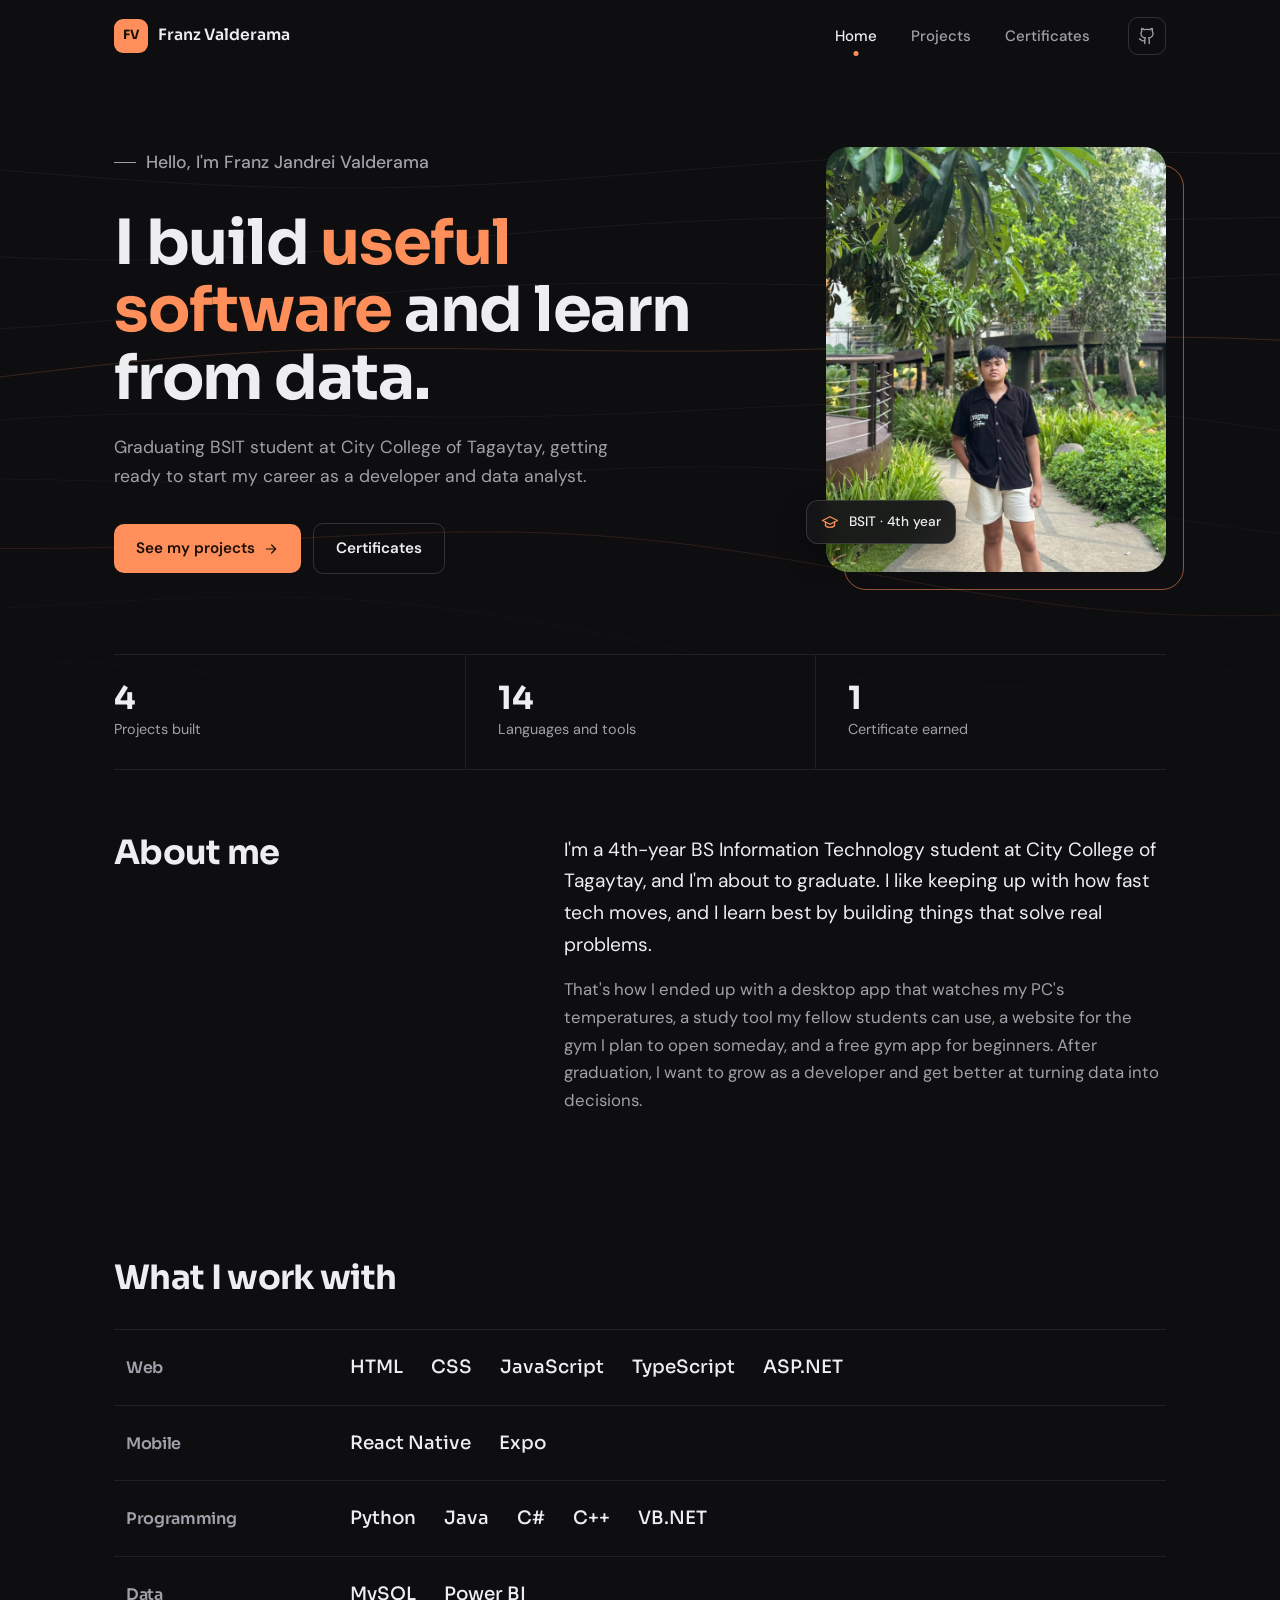
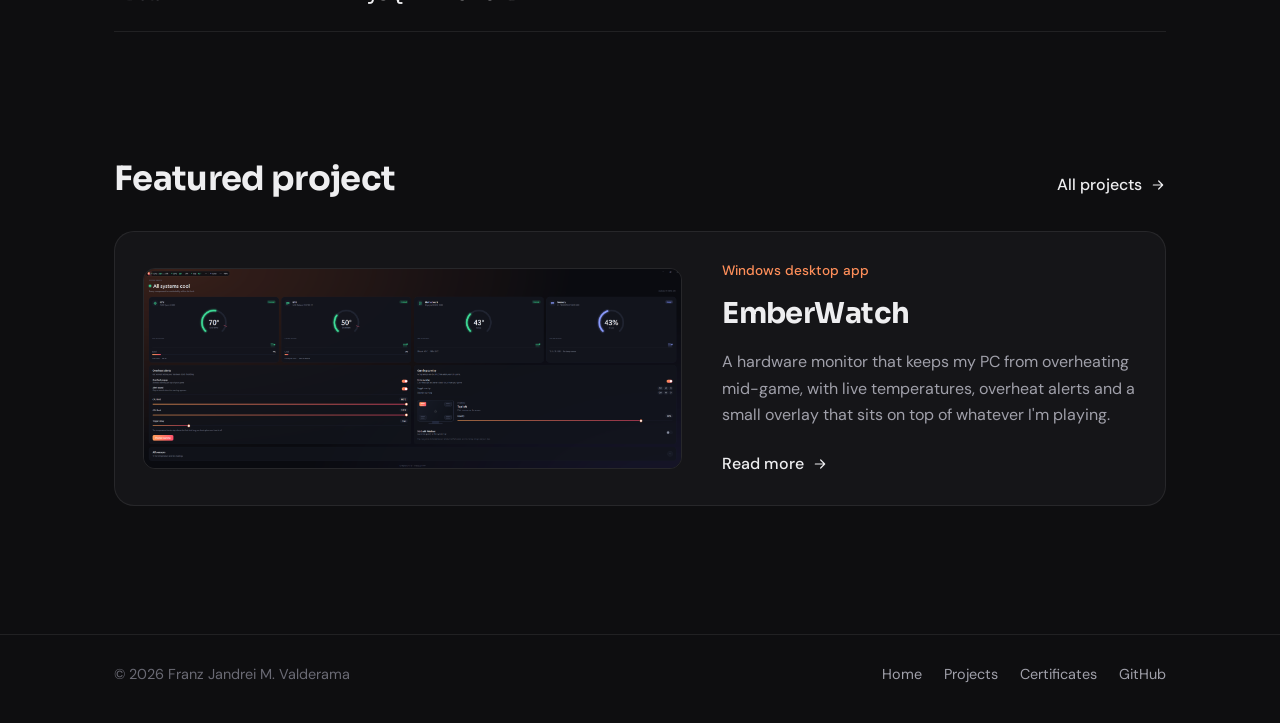
==== commit 8274405c: "Add files via upload" ====
--- a/index.html
+++ b/index.html
@@ -56,8 +56,8 @@
             </section>
 
             <div class="highlights reveal">
-                <div><strong>3</strong><span>Projects built</span></div>
-                <div><strong>11</strong><span>Languages and tools</span></div>
+                <div><strong>4</strong><span>Projects built</span></div>
+                <div><strong>14</strong><span>Languages and tools</span></div>
                 <div><strong>1</strong><span>Certificate earned</span></div>
             </div>
 
@@ -65,7 +65,7 @@
                 <h2>About me</h2>
                 <div class="about-text">
                     <p>I'm a 4th-year BS Information Technology student at City College of Tagaytay, and I'm about to graduate. I like keeping up with how fast tech moves, and I learn best by building things that solve real problems.</p>
-                    <p>That's how I ended up with a desktop app that watches my PC's temperatures, a study tool my fellow students can use, and a website for the gym I plan to open someday. After graduation, I want to grow as a developer and get better at turning data into decisions.</p>
+                    <p>That's how I ended up with a desktop app that watches my PC's temperatures, a study tool my fellow students can use, a website for the gym I plan to open someday, and a free gym app for beginners. After graduation, I want to grow as a developer and get better at turning data into decisions.</p>
                 </div>
             </section>
 
@@ -74,7 +74,11 @@
                 <div class="skill-list reveal">
                     <div class="skill-row">
                         <h3>Web</h3>
-                        <ul><li>HTML</li><li>CSS</li><li>JavaScript</li><li>ASP.NET</li></ul>
+                        <ul><li>HTML</li><li>CSS</li><li>JavaScript</li><li>TypeScript</li><li>ASP.NET</li></ul>
+                    </div>
+                    <div class="skill-row">
+                        <h3>Mobile</h3>
+                        <ul><li>React Native</li><li>Expo</li></ul>
                     </div>
                     <div class="skill-row">
                         <h3>Programming</h3>
